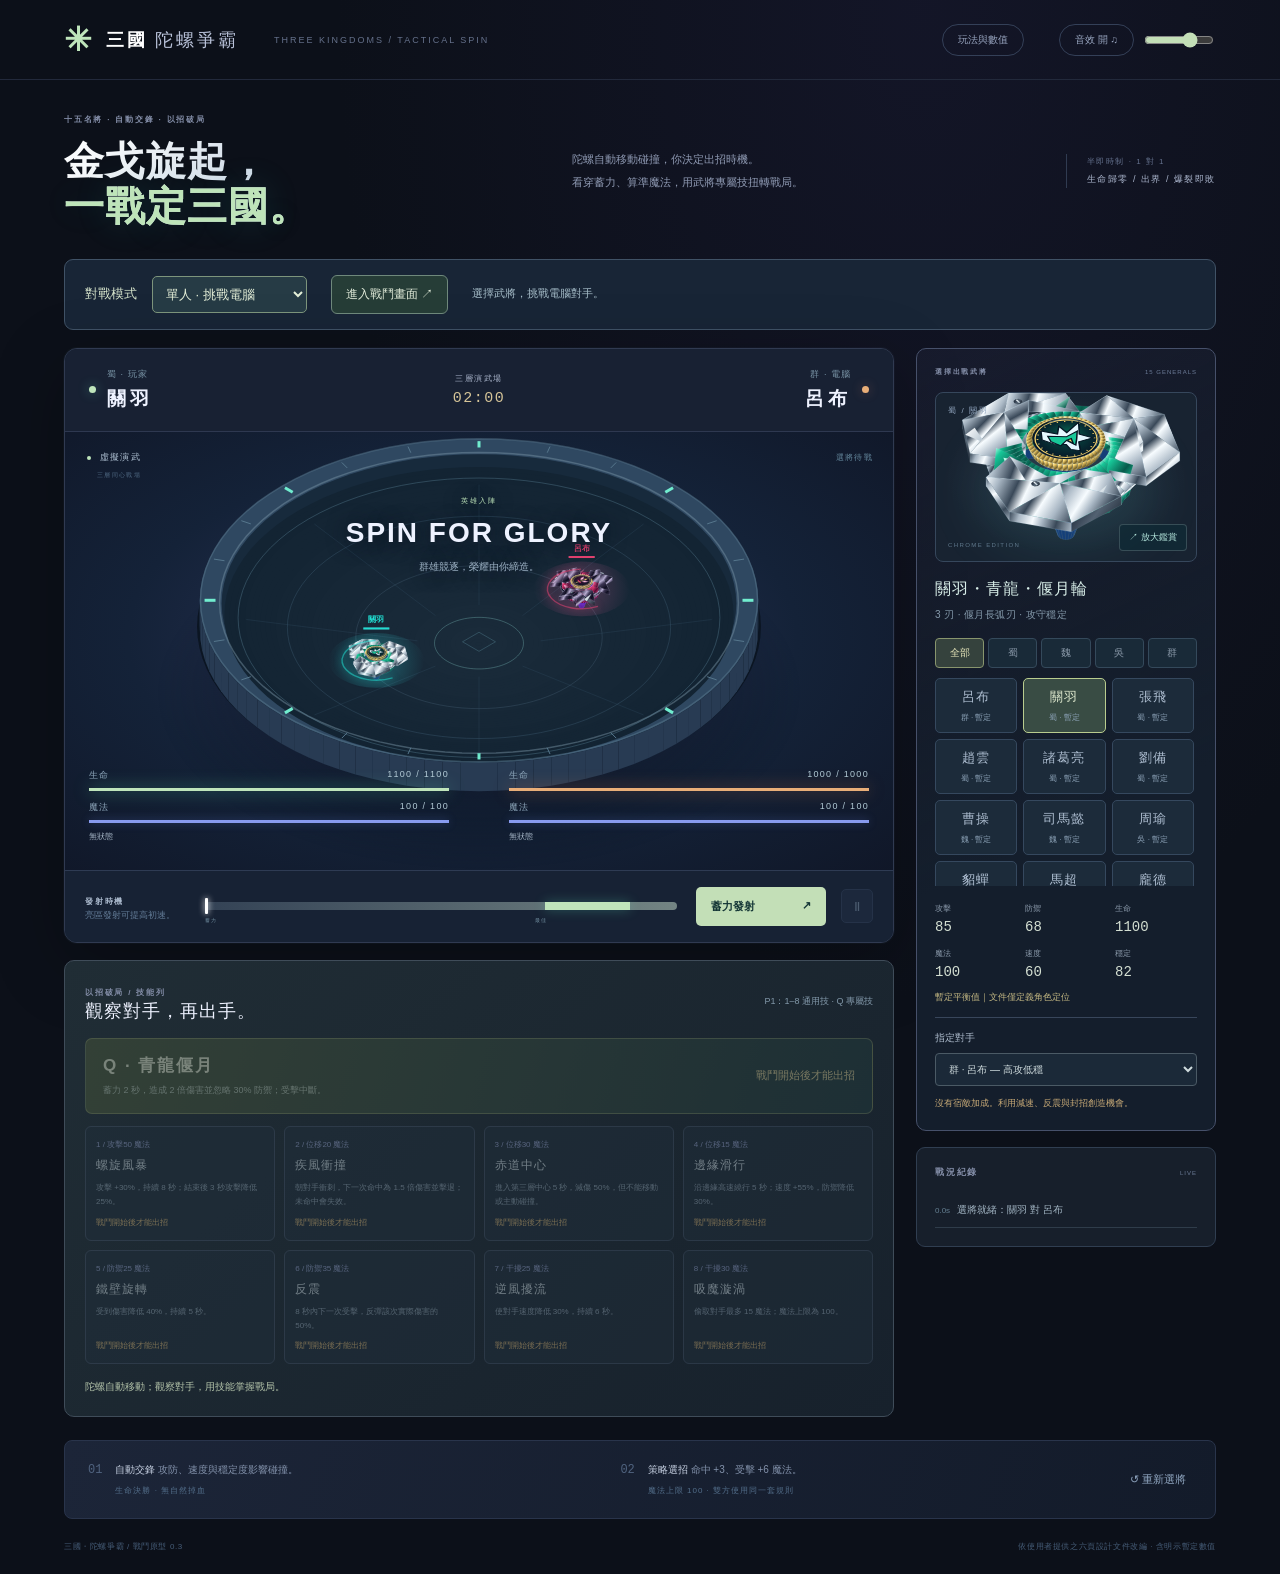
==== index.html @ f2ef1a1c "Improve mobile combat layout and touch controls" ====
<!doctype html>
<html lang="zh-Hant">
  <head>
    <meta charset="utf-8" />
    <meta name="viewport" content="width=device-width,initial-scale=1,viewport-fit=cover" />
    <title>三國・陀螺爭霸｜半即時技能對戰</title>
    <link rel="stylesheet" href="style.css" />
    <link rel="stylesheet" href="war-style.css" />
    <link rel="stylesheet" href="combat-view.css" />
    <script src="top-art.js" defer></script>
    <script src="general-art.js" defer></script>
    <script src="war-data.js" defer></script>
    <script src="war-engine.js" defer></script>
    <script src="war-visuals.js" defer></script>
    <script src="vendor/peerjs.min.js" defer></script>
    <script src="network-config.js" defer></script>
    <script src="remote-room.js" defer></script>
    <script src="public-lobby.js" defer></script>
    <script src="sound-fx.js" defer></script>
    <script src="game.js" defer></script>
    <script src="combat-view.js" defer></script>
  </head>
  <body>
    <!-- 頁首：品牌、玩法說明與音效控制。 -->
    <header>
      <a href="./" class="brand">
        <span>✳</span>
        三國
        <span class="thin">陀螺爭霸</span>
      </a>
      <span class="header-tag">THREE KINGDOMS / TACTICAL SPIN</span>
      <button id="rules-open">玩法與數值</button>
      <div class="audio-controls">
        <button id="sound" aria-pressed="true" title="音效預設開啟；點擊或按鍵後開始播放">
          音效 開 ♫
        </button>
        <label for="sound-volume" class="sr-only">音效音量</label>
        <input
          id="sound-volume"
          type="range"
          min="0"
          max="100"
          value="70"
          aria-label="音效音量"
          title="音效音量"
        />
      </div>
    </header>
    <main>
      <section class="intro">
        <div>
          <p class="eyebrow">十五名將 · 自動交鋒 · 以招破局</p>
          <h1>
            金戈旋起，
            <br />
            <em>一戰定三國。</em>
          </h1>
        </div>
        <p>
          陀螺自動移動碰撞，你決定出招時機。
          <br />
          看穿蓄力、算準魔法，用武將專屬技扭轉戰局。
        </p>
        <span class="edition">
          半即時制 · 1 對 1
          <br />
          <b>生命歸零 / 出界 / 爆裂即敗</b>
        </span>
      </section>
      <!-- 對戰入口：單人、同機雙人與公開大廳。 -->
      <div class="mode-picker">
        <label>
          對戰模式
          <select id="play-mode">
            <option value="solo">單人 · 挑戰電腦</option>
            <option value="online">遠端雙人 · 公開大廳</option>
            <option value="local">雙人 · 同機對戰</option>
          </select>
        </label>
        <button id="combat-open" type="button">進入戰鬥畫面 ↗</button>
        <p id="mode-hint">選擇武將，挑戰電腦對手。</p>
      </div>
      <!-- 三個共用房間，每房最多兩位玩家。 -->
      <section id="online-lobby" class="online-lobby" hidden>
        <div class="section-head">
          <b>PUBLIC LOBBY / 公開對戰大廳</b>
          <span id="online-role">尚未連線</span>
        </div>
        <p id="online-status" role="status">選擇空房等待對手，或加入正在招募的房間。</p>
        <p>共 3 間房 · 每房 2 人 · 不需邀請連結</p>
        <div id="public-rooms" class="public-rooms" aria-label="公開房間"></div>
        <div class="room-actions">
          <button id="room-refresh">重新整理大廳</button>
          <button id="room-leave" disabled>離開房間</button>
          <span id="lobby-status" role="status"></span>
        </div>
        <div class="room-actions ready-actions">
          <button id="room-ready" disabled>準備好了</button>
          <span id="ready-status" role="status">
            等待另一位玩家加入後，雙方選將並按準備。
          </span>
        </div>
        <p class="remote-note">
          雙方使用 1–8 出招、Q 專屬技、空白鍵發射、P
          暫停。房主需保持頁面開啟；受限網路可能無法直接連線。
        </p>
      </section>
      <!-- 主畫面：左側戰場與技能，右側武將選擇。 -->
      <div class="game-layout">
        <section class="battle-column" aria-label="戰場與技能操作">
          <div id="combat-toolbar" class="combat-toolbar">
            <button id="combat-close" type="button">← 返回頁面</button>
            <span class="combat-caption">戰場與技能</span>
            <button id="combat-details" type="button" aria-pressed="false">
              招式說明
            </button>
            <div id="combat-audio"></div>
          </div>
          <section class="arena-panel">
            <div class="scoreboard">
              <div class="player">
                <span class="dot cyan"></span>
                <div>
                  <small id="player-faction">蜀 · 玩家</small>
                  <b id="player-name">關羽</b>
                </div>
              </div>
              <div class="round">
                <span id="round">三層演武場</span>
                <b id="battle-clock">02:00</b>
              </div>
              <div class="player opponent">
                <div>
                  <small id="ai-faction">群 · 對手</small>
                  <b id="ai-name">呂布</b>
                </div>
                <span class="dot orange"></span>
              </div>
            </div>
            <div class="canvas-wrap">
              <canvas
                id="arena"
                tabindex="0"
                aria-label="陀螺自動移動碰撞。數字1至8使用通用技，Q使用專屬技，P暫停。"
              ></canvas>
              <div class="arena-label">
                <span class="live-dot"></span>
                虛擬演武
                <small>三層同心戰場</small>
              </div>
              <div class="arena-status" id="arena-status">選將待戰</div>
              <div class="center-message" id="center-message">
                <span id="message-eyebrow">英雄入陣</span>
                <h2 id="message-title">SPIN FOR GLORY</h2>
                <p id="message-copy">群雄競逐，榮耀由你締造。</p>
              </div>
              <div id="skill-banner" aria-live="polite"></div>
              <div class="stamina">
                <div>
                  <label>
                    生命
                    <span id="your-spin">1100 / 1100</span>
                  </label>
                  <div class="bar"><i id="your-bar"></i></div>
                  <label class="mana-label">
                    魔法
                    <span id="your-mana">100 / 100</span>
                  </label>
                  <div class="bar mana"><i id="your-mana-bar"></i></div>
                  <p id="your-status" class="actor-status">無狀態</p>
                </div>
                <div>
                  <label>
                    生命
                    <span id="ai-spin">1000 / 1000</span>
                  </label>
                  <div class="bar rival"><i id="ai-bar"></i></div>
                  <label class="mana-label">
                    魔法
                    <span id="ai-mana">100 / 100</span>
                  </label>
                  <div class="bar mana"><i id="ai-mana-bar"></i></div>
                  <p id="ai-status" class="actor-status">無狀態</p>
                </div>
              </div>
            </div>
            <div class="launch-panel">
              <div class="launch-info">
                <span class="eyebrow" id="launch-label">發射時機</span>
                <p id="launch-hint">亮區發射可提高初速。</p>
              </div>
              <div class="timing">
                <div class="sweet"></div>
                <div id="timing-marker"></div>
                <span>蓄力</span>
                <span>最佳</span>
              </div>
              <button id="launch" class="primary">
                蓄力發射
                <span>↗</span>
              </button>
              <button id="launch-p2" class="primary" hidden>P2 發射 ↗</button>
              <button id="pause" class="icon-button" aria-label="暫停對戰" disabled>
                Ⅱ
              </button>
            </div>
          </section>
          <div id="combat-skills" class="combat-skills">
            <div class="combat-player-tabs" aria-label="選擇技能面板">
              <button id="combat-p1" type="button" aria-pressed="true">P1 技能</button>
              <button id="combat-p2" type="button" aria-pressed="false">P2 技能</button>
            </div>
            <section id="p1-panel" class="skill-panel">
              <div class="skill-panel-heading">
                <div>
                  <span class="eyebrow">以招破局 / 技能列</span>
                  <h2>觀察對手，再出手。</h2>
                </div>
                <span>P1：1–8 通用技 · Q 專屬技</span>
              </div>
              <button id="signature" class="signature-button" disabled></button>
              <div id="skills" class="skill-grid"></div>
              <p id="skill-feedback" role="status">
                戰鬥中點選技能即可施放；不需手動控制陀螺移動。
              </p>
            </section>
            <section id="p2-panel" class="skill-panel" hidden>
              <div class="skill-panel-heading">
                <div>
                  <span class="eyebrow">PLAYER TWO</span>
                  <h2 id="p2-heading">玩家 2 技能</h2>
                </div>
                <span id="p2-hotkeys">Z X C V B N M , 通用技 · / 專屬技</span>
              </div>
              <button id="signature-p2" class="signature-button" disabled></button>
              <div id="skills-p2" class="skill-grid"></div>
              <p id="skill-feedback-p2" role="status">
                玩家 2：Enter 發射，/ 施放專屬技。
              </p>
            </section>
          </div>
        </section>
        <aside>
          <section class="loadout">
            <div class="section-head">
              <span class="eyebrow">選擇出戰武將</span>
              <span class="mini-tag">15 GENERALS</span>
            </div>
            <div class="showcase">
              <span class="showcase-code" id="showcase-code">蜀 / 關羽</span>
              <canvas id="top-preview" aria-label="武將陀螺模型"></canvas>
              <button id="inspect-open">↗ 放大鑑賞</button>
              <span class="showcase-badge">CHROME EDITION</span>
            </div>
            <div class="showcase-name">
              <b id="showcase-title">關羽・青龍偃月</b>
              <span id="showcase-material">攻守穩定</span>
            </div>
            <div class="faction-tabs" aria-label="篩選陣營">
              <button data-faction="all" class="active">全部</button>
              <button data-faction="蜀">蜀</button>
              <button data-faction="魏">魏</button>
              <button data-faction="吳">吳</button>
              <button data-faction="群">群</button>
            </div>
            <div id="tops"></div>
            <div id="character-stats" class="war-stats"></div>
            <p id="stat-provenance"></p>
            <label class="enemy-select">
              <span id="enemy-label">指定對手</span>
              <select id="enemy-select"></select>
            </label>
            <p id="matchup-note"></p>
          </section>
          <section class="combat-log">
            <div class="section-head">
              <span class="eyebrow">戰況紀錄</span>
              <span class="mini-tag">LIVE</span>
            </div>
            <ol id="combat-log"></ol>
          </section>
        </aside>
      </div>
      <section class="rules">
        <div>
          <span>01</span>
          <p>
            <b>自動交鋒</b>
            攻防、速度與穩定度影響碰撞。
            <small>生命決勝 · 無自然掉血</small>
          </p>
        </div>
        <div>
          <span>02</span>
          <p>
            <b>策略選招</b>
            命中 +3、受擊 +6 魔法。
            <small>魔法上限 100 · 雙方使用同一套規則</small>
          </p>
        </div>
        <button id="restart">↺ 重新選將</button>
      </section>
      <div id="announcement" class="sr-only" aria-live="polite"></div>
      <footer>
        <span>三國・陀螺爭霸 / 戰鬥原型 0.3</span>
        <span>依使用者提供之六頁設計文件改編 · 含明示暫定數值</span>
      </footer>
    </main>
    <!-- 彈出視窗：陀螺鑑賞。 -->
    <dialog id="inspect-dialog">
      <div class="inspect-heading">
        <div>
          <p class="eyebrow">武將兵裝 / DETAIL VIEW</p>
          <h2 id="inspect-title">關羽・青龍偃月</h2>
        </div>
        <button id="inspect-close" aria-label="關閉鑑賞視窗">×</button>
      </div>
      <div class="inspect-stage">
        <canvas
          id="inspect-canvas"
          tabindex="0"
          aria-label="拖曳或方向鍵旋轉陀螺"
        ></canvas>
      </div>
      <div class="inspect-controls">
        <span>拖曳旋轉 · 方向鍵調整視角</span>
        <label>
          <input id="inspect-spin" type="checkbox" checked />
          自動旋轉
        </label>
        <label>
          <input id="inspect-explode" type="checkbox" />
          分層展示
        </label>
      </div>
      <p class="inspect-caption">切削銀刃 / 晶體環 / 獸魂徽章 / 多層軸心</p>
    </dialog>
    <!-- 彈出視窗：玩法、數值來源與原型規則。 -->
    <dialog id="rules-dialog">
      <div class="inspect-heading">
        <div>
          <p class="eyebrow">設計來源與原型規則</p>
          <h2>招式有取捨，數值可調整。</h2>
        </div>
        <button id="rules-close" aria-label="關閉規則">×</button>
      </div>
      <div class="rules-copy">
        <h3>依據你的設計文件</h3>
        <p>
          採半即時制、15 位武將、8 招通用技、15 招專屬技。傷害公式：攻擊 × 招式倍率 × 100
          ÷（100 + 防禦）。生命歸零、爆裂或出界直接決定本場勝負，不再沿用三分制。
        </p>
        <h3>哪些值來自文件？</h3>
        <p>
          馬超、龐德、夏侯惇、甘寧、孫策的六項基礎數值照文件實作。前十位武將的數值、技能冷卻，以及文件未指定的倍率、範圍、持續時間均是暫定值；角色卡會標示。
        </p>
        <h3>本版補定的規則</h3>
        <ul>
          <li>初始魔法 100。命中回復 3、受擊回復 6；同次碰撞可能雙方互相命中。</li>
          <li>技能出手間隔 0.8 秒；通用技能冷卻 4–12 秒；專屬技 12 秒，龐德 10 秒。</li>
          <li>
            關羽斬擊 2 倍；趙雲反擊 1.4 倍；劉備援軍各 0.75 倍，回復 8%；周瑜火區每半秒
            0.3 倍。
          </li>
          <li>甘寧突襲 1.2 倍，拉出中心時 1.8 倍；貂蟬反噬 25%；宿敵加成 5%。</li>
          <li>
            赤道中心守勢 5 秒、減傷 50%，不可出招或主動碰撞。反震有效 8
            秒；趙雲三次閃避上限 15 秒。
          </li>
          <li>
            心之一方至少需 30 魔法，消耗現有全部魔法。基礎成功率 10%；每次由非落後進入落後
            +5%，上限 30%。未加入文件列為可選的失敗保底。
          </li>
          <li>
            孫策直接出界僅限最外圈（半徑大於
            3.08）。穩定度影響一般擊退與爆裂累積。陀螺名稱下方是爆裂條。
          </li>
          <li>120 秒後比較剩餘生命比例；相同則平手。</li>
        </ul>
        <h3>同機雙人操作</h3>
        <p>
          選擇「雙人 · 同機對戰」。P1 用角色卡選將，P2
          用下拉選單選將。任一方開始蓄力後，P1 按空白鍵、P2 按 Enter
          各自鎖定發射時機，雙方完成後開戰。P1：1–8 通用技、Q 專屬技；P2：Z X C V B N M ,
          通用技、/ 專屬技。亦可點選各自技能按鈕。P
          暫停／繼續，對戰中不能更換模式或武將。此模式共用一台電腦，並非網路連線。
        </p>
        <h3>此版範圍</h3>
        <p>
          三層演武場的 1 對 1
          技能對戰。桃園同隊羈絆、陣營被動、赤壁／長坂坡／五丈原地圖，以及額外特殊角色仍是後續內容。此為瀏覽器原型，尚未移植到
          Unity 或 Godot。
        </p>
        <p>
          來源：你提供的《三國戰鬥陀螺 3D 遊戲設計文件》，2026-09-21，共 6
          頁。原始與暫定數據集中於 war-data.js。
        </p>
      </div>
    </dialog>
  </body>
</html>
---- style.css ----
:root {
  font-family:
    Inter,
    -apple-system,
    BlinkMacSystemFont,
    'Segoe UI',
    sans-serif;
  background: #0c1019;
  color: #eef2ff;
  color-scheme: dark;
  --cyan: #70f1de;
  --orange: #ff9873;
  --muted: #838da7;
  --line: #283046;
}
* {
  box-sizing: border-box;
}
body {
  margin: 0;
}
button {
  font: inherit;
  cursor: pointer;
}
button:disabled {
  opacity: 0.4;
  cursor: not-allowed;
}
button:focus-visible,
a:focus-visible,
canvas:focus-visible {
  outline: 2px solid var(--cyan);
  outline-offset: 4px;
}
header {
  height: 80px;
  border-bottom: 1px solid #22293b;
  display: flex;
  align-items: center;
  padding: 0 5%;
  gap: 35px;
}
.brand {
  display: flex;
  align-items: center;
  color: white;
  font-size: 17px;
  font-weight: 800;
  letter-spacing: 2px;
  text-decoration: none;
  gap: 7px;
}
.brand > span:first-child {
  font-size: 33px;
  color: var(--cyan);
  margin-right: 4px;
}
.brand .thin {
  font-weight: 300;
  color: #b9c2d9;
}
.header-tag {
  font-size: 9px;
  letter-spacing: 2px;
  color: #65718b;
}
header button {
  margin-left: auto;
  background: none;
  border: 1px solid #344058;
  color: #98a5bf;
  border-radius: 20px;
  padding: 8px 15px;
  font-size: 10px;
}
main {
  max-width: 1560px;
  padding: 34px 5% 0;
  margin: auto;
}
.intro {
  display: flex;
  justify-content: space-between;
  align-items: center;
  gap: 25px;
  margin-bottom: 30px;
}
.eyebrow {
  font-size: 8px;
  font-weight: 700;
  letter-spacing: 1.8px;
  color: var(--muted);
  margin: 0 0 14px;
}
h1 {
  font-size: 43px;
  letter-spacing: -1.9px;
  line-height: 1.12;
  margin: 0;
  font-weight: 750;
}
h1 em {
  color: var(--cyan);
  font-style: normal;
}
.intro > p {
  font-size: 12px;
  line-height: 1.9;
  color: #8f9ab3;
}
.edition {
  font-size: 8px;
  letter-spacing: 1.5px;
  line-height: 2;
  color: #64718d;
  border-left: 1px solid #303b51;
  padding-left: 20px;
}
.edition b {
  font-size: 9px;
  color: #adb8cf;
  font-weight: 500;
}
.game-layout {
  display: grid;
  grid-template-columns: minmax(0, 1fr) 290px;
  gap: 22px;
}
.arena-panel {
  border: 1px solid #303a51;
  border-radius: 13px;
  overflow: hidden;
  min-width: 0;
  background: #121c2a;
  display: flex;
  flex-direction: column;
}
.scoreboard {
  display: flex;
  justify-content: space-between;
  align-items: center;
  background: #182133;
  border-bottom: 1px solid #2e3850;
  padding: 19px 24px;
}
.player {
  display: flex;
  align-items: center;
  gap: 11px;
}
.player > div {
  display: grid;
  gap: 5px;
}
.player small {
  color: #7994a6;
  font-size: 7px;
  letter-spacing: 1.5px;
}
.player b {
  font-size: 10px;
  font-weight: 600;
  letter-spacing: 0.5px;
}
.player > strong {
  font-size: 29px;
  font-weight: 400;
  color: var(--cyan);
  margin-left: 16px;
}
.opponent {
  text-align: right;
}
.opponent > strong {
  color: var(--orange);
  margin: 0 16px 0 0;
}
.dot {
  width: 7px;
  height: 7px;
  border-radius: 50%;
}
.cyan {
  background: var(--cyan);
  box-shadow: 0 0 12px #6eefd066;
}
.orange {
  background: var(--orange);
  box-shadow: 0 0 12px #ff916f55;
}
.round {
  text-align: center;
  display: grid;
  gap: 6px;
}
.round span {
  font-size: 8px;
  letter-spacing: 1.4px;
  color: #adb8ce;
}
.round b {
  font-size: 7px;
  letter-spacing: 1.5px;
  color: #687591;
  font-weight: 400;
}
.canvas-wrap {
  position: relative;
  min-height: 405px;
  flex: 1;
  background: radial-gradient(ellipse at 50% 60%, #26374c, #131e2c 63%, #101a28);
}
canvas {
  display: block;
  width: 100%;
  height: 100%;
  min-height: 405px;
  position: absolute;
  inset: 0;
  touch-action: none;
}
.arena-label {
  position: absolute;
  left: 22px;
  top: 19px;
  font-size: 8px;
  letter-spacing: 1.3px;
  color: #b2c4d6;
}
.arena-label small {
  display: block;
  font-size: 6px;
  color: #4f6882;
  margin: 7px 0 0 10px;
}
.live-dot {
  display: inline-block;
  width: 4px;
  height: 4px;
  border-radius: 50%;
  background: var(--cyan);
  margin-right: 5px;
}
.arena-status {
  position: absolute;
  right: 20px;
  top: 20px;
  font-size: 7px;
  letter-spacing: 1.3px;
  color: #678ba0;
}
.center-message {
  position: absolute;
  top: 43%;
  left: 50%;
  transform: translate(-50%, -50%);
  text-align: center;
  pointer-events: none;
  width: 90%;
  text-shadow: 0 2px 20px #08111e;
}
.center-message > span {
  font-size: 8px;
  color: var(--cyan);
  letter-spacing: 2px;
}
.center-message h2 {
  font-size: 33px;
  letter-spacing: -1.1px;
  margin: 10px 0;
}
.center-message p {
  font-size: 10px;
  color: #9db2c5;
  line-height: 1.6;
}
.center-message[hidden] {
  display: none;
}
.stamina {
  position: absolute;
  bottom: 19px;
  left: 24px;
  right: 24px;
  display: flex;
  gap: 60px;
  pointer-events: none;
}
.stamina > div {
  flex: 1;
}
.stamina label {
  font-size: 7px;
  letter-spacing: 1.3px;
  color: #8ea7bb;
  display: flex;
  justify-content: space-between;
}
.stamina label span {
  color: #b3cbd6;
}
.bar {
  height: 3px;
  background: #2d4055;
  margin-top: 9px;
  border-radius: 3px;
}
.bar i {
  display: block;
  background: var(--cyan);
  width: 100%;
  height: 100%;
  box-shadow: 0 0 10px #6bf4da33;
}
.bar.rival i {
  background: var(--orange);
}
.launch-panel {
  display: flex;
  gap: 15px;
  align-items: center;
  padding: 19px 22px;
  background: #172234;
  border-top: 1px solid #2e3b53;
}
.launch-info {
  min-width: 105px;
}
.launch-info .eyebrow {
  font-size: 7px;
  margin: 0 0 5px;
  color: #aab9cc;
}
.launch-info p {
  font-size: 8px;
  color: #637c97;
  margin: 0;
  max-width: 130px;
  line-height: 1.6;
}
.timing {
  height: 8px;
  position: relative;
  border-radius: 4px;
  background: linear-gradient(90deg, #334255, #738483);
  flex: 1;
  min-width: 60px;
  margin-right: 4px;
}
.sweet {
  position: absolute;
  left: 72%;
  width: 18%;
  height: 100%;
  background: var(--cyan);
  box-shadow: 0 0 12px #64f4c644;
}
.timing > span {
  font-size: 5px;
  color: #7391a3;
  position: absolute;
  top: 15px;
  left: 0;
  letter-spacing: 1px;
}
.timing > span:last-child {
  left: 70%;
}
#timing-marker {
  position: absolute;
  left: 0;
  top: -4px;
  height: 16px;
  width: 3px;
  background: white;
  box-shadow: 0 0 6px white;
  border-radius: 1px;
}
.primary {
  border: 0;
  border-radius: 5px;
  background: var(--cyan);
  color: #143636;
  padding: 12px 15px;
  font-size: 9px;
  font-weight: 750;
  white-space: nowrap;
  min-width: 145px;
  display: flex;
  justify-content: space-between;
  gap: 15px;
}
.primary:hover:enabled {
  background: #a0ffeb;
}
.icon-button {
  width: 32px;
  height: 34px;
  border: 1px solid #3a4b66;
  background: #243248;
  color: #9ab1c8;
  border-radius: 5px;
  font-size: 13px;
}
aside {
  display: flex;
  flex-direction: column;
  gap: 16px;
}
.loadout,
.controls {
  padding: 21px;
  background: #161d2b;
  border: 1px solid #2a3347;
  border-radius: 10px;
}
.section-head {
  display: flex;
  justify-content: space-between;
  gap: 10px;
  align-items: center;
}
.section-head .eyebrow {
  margin: 0;
  font-size: 7px;
}
.mini-tag {
  font-size: 6px;
  color: #6e7e9a;
  letter-spacing: 1px;
}
.loadout h2 {
  font-size: 18px;
  font-weight: 500;
  letter-spacing: -0.4px;
  margin: 16px 0 20px;
}
.top-choice {
  display: flex;
  align-items: center;
  gap: 11px;
  padding: 12px 10px;
  width: 100%;
  border: 1px solid #2d3a50;
  background: #182337;
  border-radius: 6px;
  color: #bdc9da;
  text-align: left;
  margin-bottom: 8px;
}
.top-choice.selected {
  border-color: #6eafad;
  background: #2944444d;
}
.top-choice > span:first-child {
  display: grid;
  place-items: center;
  font-size: 23px;
  color: var(--cyan);
  width: 29px;
  height: 29px;
  border: 1px solid #558080;
  border-radius: 50%;
}
.top-choice strong {
  display: block;
  font-size: 10px;
  font-weight: 500;
}
.top-choice small {
  display: block;
  font-size: 7px;
  color: #7b8da8;
  margin-top: 5px;
}
.top-choice .check {
  margin-left: auto;
  font-size: 10px;
  color: var(--cyan);
}
.stat-grid {
  display: flex;
  justify-content: space-between;
  margin-top: 19px;
}
.stat-grid span {
  display: block;
  font-size: 6px;
  letter-spacing: 1px;
  color: #6f819f;
}
.stat-grid b {
  display: block;
  font-family: monospace;
  font-weight: 400;
  font-size: 12px;
  color: #acb9cd;
  margin-top: 7px;
}
.controls > .eyebrow {
  font-size: 7px;
}
.controls > div:not(.touch-controls):not(.dash-row) {
  display: flex;
  gap: 15px;
  align-items: center;
  margin: 15px 0;
}
kbd {
  font-family: inherit;
  font-size: 8px;
  border: 1px solid #3a4962;
  background: #202c40;
  color: #a1b3cc;
  border-radius: 4px;
  padding: 7px;
  min-width: 64px;
  text-align: center;
}
.controls p {
  font-size: 10px;
  margin: 0;
  color: #b0bdd2;
}
.controls small {
  display: block;
  font-size: 8px;
  color: #607693;
  margin-top: 5px;
}
.dash-row {
  display: flex;
  align-items: center;
  justify-content: space-between;
  border-top: 1px solid #2a384d;
  margin-top: 16px;
  padding-top: 15px;
}
.dash-row > span {
  font-size: 7px;
  letter-spacing: 1px;
  color: #799b9b;
}
.dash-row button {
  border: 1px solid #538a88;
  color: var(--cyan);
  background: #29434344;
  border-radius: 5px;
  padding: 9px 14px;
  font-size: 9px;
}
.touch-controls {
  display: flex;
  gap: 8px;
  margin-top: 14px;
}
.touch-controls button {
  flex: 1;
  border: 1px solid #384c65;
  border-radius: 4px;
  background: #22314a;
  color: #9ecbda;
  padding: 9px;
  touch-action: none;
  user-select: none;
}
.rules {
  display: flex;
  justify-content: space-between;
  align-items: center;
  gap: 20px;
  border: 1px solid #29344b;
  background: #131b2a;
  border-radius: 8px;
  padding: 20px 23px;
  margin-top: 23px;
}
.rules > div {
  display: flex;
  gap: 13px;
  align-items: start;
}
.rules > div > span {
  font-family: monospace;
  font-size: 12px;
  color: #50637f;
  line-height: 1.5;
}
.rules p {
  font-size: 10px;
  color: #8392ab;
  line-height: 1.7;
  margin: 0;
}
.rules b {
  color: #c5cfe0;
  font-weight: 500;
}
.rules small {
  display: block;
  font-size: 6px;
  letter-spacing: 1px;
  color: #536e8a;
  margin-top: 6px;
}
.rules button {
  border: 0;
  color: #8fa5bf;
  background: none;
  font-size: 9px;
  white-space: nowrap;
}
footer {
  display: flex;
  justify-content: space-between;
  font-size: 7px;
  letter-spacing: 0.6px;
  color: #465d78;
  padding: 22px 0;
  gap: 20px;
}
.sr-only {
  position: absolute;
  width: 1px;
  height: 1px;
  overflow: hidden;
  clip: rect(0, 0, 0, 0);
}
@media (min-width: 1500px) {
  .canvas-wrap,
  canvas {
    min-height: 465px;
  }
  .game-layout {
    grid-template-columns: minmax(0, 1fr) 310px;
  }
}
@media (max-width: 1050px) {
  .intro .edition {
    display: none;
  }
  .game-layout {
    grid-template-columns: minmax(0, 1fr) 255px;
    gap: 16px;
  }
  .loadout,
  .controls {
    padding: 17px;
  }
  .scoreboard {
    padding: 17px;
  }
  .player b {
    font-size: 8px;
  }
  .player > strong {
    margin-left: 5px;
  }
  .opponent > strong {
    margin-right: 5px;
  }
  .launch-info {
    display: none;
  }
  .launch-panel {
    padding: 18px;
  }
  .rules {
    gap: 14px;
  }
  .rules p {
    font-size: 9px;
  }
  .rules > div {
    gap: 8px;
  }
}
@media (max-width: 790px) {
  header {
    height: 64px;
  }
  .header-tag {
    display: none;
  }
  main {
    padding: 26px 4% 0;
  }
  .intro {
    margin-bottom: 25px;
  }
  h1 {
    font-size: 34px;
  }
  .intro > p {
    font-size: 10px;
    max-width: 180px;
  }
  .game-layout {
    grid-template-columns: 1fr;
  }
  aside {
    display: grid;
    grid-template-columns: 1fr 1fr;
  }
  .canvas-wrap,
  canvas {
    min-height: 390px;
  }
  .rules {
    flex-wrap: wrap;
  }
  .rules > div {
    flex: 1;
    min-width: 140px;
  }
  .rules button {
    width: 100%;
    text-align: left;
  }
  .stamina {
    gap: 40px;
  }
}
@media (max-width: 480px) {
  .intro > p {
    display: none;
  }
  h1 br {
    display: none;
  }
  h1 {
    font-size: 31px;
  }
  .intro .eyebrow {
    font-size: 7px;
  }
  .scoreboard {
    padding: 15px 13px;
  }
  .player {
    gap: 7px;
  }
  .player b {
    font-size: 7px;
  }
  .player small {
    font-size: 6px;
  }
  .player > strong {
    font-size: 25px;
  }
  .round span {
    font-size: 7px;
  }
  .round b {
    font-size: 6px;
  }
  .dot {
    width: 5px;
    height: 5px;
  }
  .canvas-wrap,
  canvas {
    min-height: 320px;
  }
  .center-message h2 {
    font-size: 29px;
  }
  .center-message p {
    font-size: 9px;
  }
  .arena-label {
    left: 17px;
    font-size: 7px;
  }
  .arena-status {
    font-size: 6px;
    right: 16px;
  }
  .launch-panel {
    gap: 10px;
    padding: 17px 14px;
  }
  .primary {
    min-width: 139px;
    font-size: 8px;
    padding: 12px;
  }
  .stamina {
    left: 17px;
    right: 17px;
    gap: 25px;
  }
  .stamina label {
    font-size: 6px;
  }
  .loadout,
  .controls {
    padding: 15px;
  }
  .mini-tag {
    display: none;
  }
  .loadout h2 {
    font-size: 15px;
  }
  .top-choice {
    padding: 10px 7px;
    gap: 7px;
  }
  .top-choice strong {
    font-size: 8px;
  }
  .top-choice small {
    font-size: 6px;
  }
  .top-choice > span:first-child {
    font-size: 18px;
    width: 24px;
    height: 24px;
  }
  .controls > div:not(.touch-controls):not(.dash-row) {
    gap: 8px;
  }
  .controls p {
    font-size: 8px;
  }
  .controls small {
    font-size: 7px;
  }
  kbd {
    min-width: 43px;
    font-size: 6px;
    padding: 6px;
  }
  .stat-grid b {
    font-size: 10px;
  }
  .stat-grid span {
    font-size: 5px;
  }
  .dash-row > span {
    font-size: 6px;
  }
  .dash-row button {
    padding: 9px;
    font-size: 8px;
  }
  .touch-controls {
    gap: 4px;
  }
  .touch-controls button {
    padding: 7px;
  }
  .controls > .eyebrow,
  .section-head .eyebrow {
    font-size: 6px;
  }
  .rules {
    padding: 17px;
  }
  .rules > div {
    min-width: 120px;
  }
  footer {
    font-size: 6px;
    line-height: 1.8;
  }
}

/* Chrome collection: shared geometric art for previews and live play. */
:root {
  --cyan: #80f5e3;
}
body {
  background: radial-gradient(ellipse at 72% 0%, #22204455, transparent 45%), #0c1019;
}
.intro h1 {
  background: linear-gradient(135deg, #fff, #bacadc);
  background-clip: text;
  -webkit-background-clip: text;
  color: transparent;
}
.intro h1 em {
  color: #83fbe5;
  text-shadow: 0 0 35px #29ac9f30;
}
.arena-panel {
  box-shadow:
    0 0 0 1px #8bbbff08,
    0 20px 70px #0004;
}
.canvas-wrap {
  background: radial-gradient(ellipse at 48% 47%, #2c3458, #142238 55%, #101728);
}
.loadout {
  background: linear-gradient(155deg, #252b4350, #141e2c 60%);
  border-color: #46506a;
}
.loadout h2 {
  margin-bottom: 10px;
}
.showcase {
  height: 185px;
  position: relative;
  background: radial-gradient(ellipse at 50% 48%, #55657844, #182331 65%);
  border: 1px solid #36475c;
  border-radius: 8px;
  overflow: hidden;
  margin-bottom: 13px;
}
.showcase:before {
  content: '';
  position: absolute;
  left: 15%;
  right: 15%;
  top: 24%;
  height: 70%;
  background: #50d4c81a;
  filter: blur(24px);
  border-radius: 50%;
}
.showcase canvas,
.inspect-stage canvas {
  position: absolute;
  inset: 0;
  width: 100%;
  height: 100%;
  min-height: 0;
  display: block;
  touch-action: none;
}
.showcase-code {
  position: absolute;
  top: 12px;
  left: 12px;
  z-index: 1;
  font-size: 8px;
  letter-spacing: 1.7px;
  color: #92a6bf;
}
.showcase button {
  position: absolute;
  right: 9px;
  bottom: 10px;
  border: 1px solid #70858b66;
  border-radius: 4px;
  background: #112a36d9;
  color: #b4e6dc;
  font-size: 9px;
  padding: 6px 9px;
  z-index: 1;
}
.showcase-badge {
  position: absolute;
  left: 12px;
  bottom: 13px;
  font-size: 6px;
  letter-spacing: 1.4px;
  color: #60798c;
}
.showcase-name {
  display: grid;
  gap: 6px;
  margin: 0 0 16px;
}
.showcase-name > b {
  font-size: 16px;
  letter-spacing: 1px;
  font-weight: 550;
  color: #d9efe9;
}
.showcase-name > span {
  font-size: 8px;
  color: #859aab;
  letter-spacing: 0.4px;
}
.top-choice {
  padding: 8px 10px;
  min-height: 55px;
}
.top-choice.selected {
  background: linear-gradient(110deg, #438d7730, #25323e);
  box-shadow: inset 2px 0 #87d7c2;
}
.top-choice .top-thumb {
  position: static;
  width: 46px;
  height: 39px;
  min-height: 0;
  flex-shrink: 0;
}
.top-choice > span:first-child {
  border: 0;
}
.top-choice > span:nth-child(2) {
  min-width: 0;
}
.top-choice .check {
  margin-left: auto;
}
.top-choice small {
  font-size: 7px;
}
.stat-grid {
  margin-top: 14px;
}
.loadout {
  padding-bottom: 16px;
}
.game-layout {
  align-items: start;
}
.arena-panel {
  height: 760px;
}
.center-message {
  top: 20%;
}
.center-message h2 {
  font-size: 29px;
}
.center-message > span {
  font-size: 7px;
}
.center-message p {
  font-size: 9px;
}
.rules {
  background: linear-gradient(110deg, #1c2538, #131b2a);
}
.bar i {
  box-shadow: 0 0 16px #66ffbd88;
}
.bar.rival i {
  box-shadow: 0 0 16px #ff854488;
}
dialog {
  color-scheme: dark;
  color: #e4edfa;
  max-width: 760px;
  width: calc(100% - 32px);
  padding: 25px;
  border: 1px solid #7b899466;
  border-radius: 15px;
  background: radial-gradient(ellipse at 50% 48%, #3d4960, #141f30 65%);
  box-shadow: 0 40px 130px #000a;
  max-height: 94vh;
  overflow: auto;
}
dialog::backdrop {
  background: #030b15cc;
  backdrop-filter: blur(9px);
}
.inspect-heading {
  display: flex;
  justify-content: space-between;
  align-items: start;
}
.inspect-heading h2 {
  font-size: 24px;
  font-weight: 500;
  letter-spacing: 2px;
  margin: 0;
}
.inspect-heading .eyebrow {
  font-size: 8px;
}
.inspect-heading button {
  border: 1px solid #637183;
  background: #1b293dcc;
  border-radius: 50%;
  width: 32px;
  height: 32px;
  color: #d7ecf0;
  font-size: 23px;
}
.inspect-stage {
  position: relative;
  height: 410px;
}
.inspect-stage canvas {
  cursor: grab;
}
.inspect-stage canvas:active {
  cursor: grabbing;
}
.inspect-controls {
  display: flex;
  justify-content: space-between;
  gap: 12px;
  align-items: center;
  border-top: 1px solid #53657a66;
  padding-top: 17px;
  font-size: 10px;
  color: #a0b8c7;
}
.inspect-controls label {
  white-space: nowrap;
  display: flex;
  gap: 5px;
  align-items: center;
}
.inspect-controls input {
  accent-color: var(--cyan);
}
.inspect-caption {
  font-size: 9px;
  letter-spacing: 2px;
  text-align: center;
  color: #74909f;
  margin: 20px 0 0;
}
@media (max-width: 1050px) {
  .showcase {
    height: 165px;
  }
  .showcase-name > b {
    font-size: 14px;
  }
  .top-choice .top-thumb {
    width: 37px;
    height: 33px;
  }
  .top-choice {
    gap: 7px;
  }
  .arena-panel {
    height: 750px;
  }
}
@media (max-width: 790px) {
  .arena-panel {
    height: 560px;
  }
  .showcase {
    height: 190px;
  }
  .game-layout {
    align-items: stretch;
  }
  .center-message {
    top: 17%;
  }
  .controls {
    height: fit-content;
  }
  .inspect-stage {
    height: 360px;
  }
  .inspect-controls {
    flex-wrap: wrap;
  }
  .showcase-name > b {
    font-size: 15px;
  }
}
@media (max-width: 480px) {
  .arena-panel {
    height: 460px;
  }
  .center-message h2 {
    font-size: 23px;
    margin: 7px 0;
  }
  .center-message {
    top: 20%;
  }
  .center-message p {
    font-size: 8px;
  }
  .intro h1 {
    font-size: 29px;
  }
  .showcase {
    height: 135px;
  }
  .showcase-code {
    font-size: 6px;
  }
  .showcase-badge {
    display: none;
  }
  .showcase-name > b {
    font-size: 12px;
    letter-spacing: 0;
  }
  .showcase-name > span {
    font-size: 7px;
    line-height: 1.8;
  }
  .showcase button {
    font-size: 8px;
    padding: 4px 6px;
  }
  .top-choice {
    padding: 7px 5px;
    gap: 5px;
  }
  .top-choice .top-thumb {
    width: 30px;
    height: 32px;
  }
  .top-choice strong {
    font-size: 7px;
  }
  .top-choice small {
    font-size: 6px;
  }
  .loadout h2 {
    font-size: 14px;
  }
  .inspect-stage {
    height: 285px;
  }
  dialog {
    padding: 20px;
  }
  .inspect-heading h2 {
    font-size: 20px;
  }
  .inspect-controls {
    font-size: 9px;
    gap: 10px;
  }
  .inspect-controls > span {
    width: 100%;
  }
  .inspect-caption {
    font-size: 8px;
    letter-spacing: 0.6px;
  }
}

@media (min-width: 791px) {
  .game-layout {
    align-items: stretch;
  }
  .arena-panel {
    height: auto;
    min-height: 760px;
  }
}
@media (max-width: 480px) {
  .intro h1 br {
    display: block;
  }
  .intro h1 {
    font-size: 29px;
    line-height: 1.2;
  }
}
---- war-style.css ----
:root {
  --cyan: #bfe5bb;
  --orange: #e9ae78;
}
header .brand {
  font-size: 18px;
  letter-spacing: 3px;
}
header button {
  margin-left: 0;
}
header #rules-open {
  margin-left: auto;
}
.intro h1 {
  font-size: 40px;
  letter-spacing: 1px;
}
.intro h1 em {
  color: #bee4b9;
}
.intro > p {
  font-size: 11px;
  line-height: 2.1;
}
.battle-column {
  min-width: 0;
}
.game-layout {
  grid-template-columns: minmax(0, 1fr) 300px;
  align-items: start;
}
.arena-panel {
  height: 595px;
  min-height: 0;
}
.scoreboard .player b {
  font-size: 19px;
  letter-spacing: 4px;
}
.scoreboard .player small {
  font-size: 9px;
  letter-spacing: 1px;
}
.round b {
  font-size: 15px;
  color: #d6c598;
  font-family: monospace;
}
.stamina {
  bottom: 14px;
}
.stamina label {
  font-size: 9px;
}
.stamina .bar {
  margin-top: 6px;
}
.mana-label {
  margin-top: 10px;
}
.bar.mana i {
  background: #889bef;
  box-shadow: 0 0 9px #627adb66;
}
.actor-status {
  font-size: 8px;
  line-height: 1.6;
  color: #a6b6c7;
  min-height: 25px;
  margin: 8px 0 0;
}
.canvas-wrap,
canvas {
  min-height: 0;
}
.arena-label {
  font-size: 9px;
}
.arena-status {
  font-size: 8px;
}
.center-message {
  top: 24%;
}
.center-message h2 {
  font-size: 28px;
  letter-spacing: 2px;
}
.center-message p {
  font-size: 10px;
}
.launch-panel {
  padding: 16px 20px;
}
.primary {
  background: #c3dfb7;
  min-width: 130px;
  font-size: 11px;
}
.launch-info .eyebrow {
  font-size: 8px;
}
.launch-info p {
  font-size: 9px;
}
#skill-banner {
  position: absolute;
  top: 40%;
  left: 50%;
  transform: translate(-50%, -50%);
  pointer-events: none;
  text-align: center;
  font-size: 23px;
  font-weight: 700;
  letter-spacing: 4px;
  color: #ffedb5;
  text-shadow:
    0 0 25px #eaaf64,
    0 3px 5px #07111c;
  opacity: 0;
  transition: opacity 0.18s;
  white-space: nowrap;
}
#skill-banner.show {
  opacity: 1;
}
.skill-panel {
  margin-top: 17px;
  padding: 20px;
  border: 1px solid #3f4c59;
  background: linear-gradient(140deg, #202d35, #17212c);
  border-radius: 10px;
}
.skill-panel-heading {
  display: flex;
  justify-content: space-between;
  align-items: center;
  margin-bottom: 15px;
  gap: 15px;
}
.skill-panel-heading .eyebrow {
  font-size: 8px;
  margin-bottom: 8px;
}
.skill-panel-heading h2 {
  font-size: 18px;
  font-weight: 500;
  margin: 0;
  letter-spacing: 1px;
}
.skill-panel-heading > span {
  font-size: 9px;
  color: #8399aa;
}
.signature-button {
  display: flex;
  justify-content: space-between;
  align-items: center;
  gap: 20px;
  width: 100%;
  background: linear-gradient(100deg, #4b593a, #223c3e);
  border: 1px solid #aeb9797a;
  border-radius: 7px;
  padding: 15px 17px;
  color: #e4eace;
  text-align: left;
}
.signature-button strong {
  display: block;
  font-size: 17px;
  letter-spacing: 2px;
}
.signature-button small {
  font-size: 9px;
  line-height: 1.8;
  display: block;
  color: #b7c7b3;
  margin-top: 5px;
}
.signature-button > span:last-child {
  white-space: nowrap;
  color: #e7d99a;
  font-size: 11px;
}
.skill-grid {
  display: grid;
  grid-template-columns: repeat(4, minmax(0, 1fr));
  gap: 9px;
  margin-top: 12px;
}
.skill-button {
  position: relative;
  text-align: left;
  display: flex;
  flex-direction: column;
  gap: 7px;
  padding: 12px 10px;
  min-height: 110px;
  background: #202e3b;
  border: 1px solid #415064;
  border-radius: 6px;
  color: #d4e2e8;
  overflow: hidden;
}
.skill-button:enabled:hover {
  border-color: #c5c989;
  background: #32414a;
}
.skill-button > strong {
  font-size: 12px;
  font-weight: 500;
  letter-spacing: 1px;
}
.skill-button > small {
  font-size: 8px;
  line-height: 1.8;
  color: #99adbd;
  flex: 1;
}
.skill-meta {
  display: flex;
  justify-content: space-between;
  font-size: 8px;
  color: #9dabd9;
}
.skill-button > em {
  font-style: normal;
  font-size: 8px;
  color: #ebc37b;
}
.skill-button:disabled,
.signature-button:disabled {
  opacity: 0.46;
}
#skill-feedback {
  font-size: 10px;
  line-height: 1.8;
  color: #b4c4aa;
  margin: 14px 0 0;
  min-height: 18px;
}
.loadout {
  padding: 18px;
}
.loadout > .section-head {
  margin-bottom: 15px;
}
.showcase {
  height: 170px;
}
.showcase-name > b {
  font-size: 16px;
  line-height: 1.7;
  letter-spacing: 1px;
}
.showcase-name > span {
  font-size: 10px;
}
.faction-tabs {
  display: flex;
  gap: 4px;
  margin-bottom: 10px;
}
.faction-tabs button {
  flex: 1;
  border: 1px solid #34495b;
  background: #192a38;
  color: #8b9aaa;
  padding: 7px 3px;
  border-radius: 4px;
  font-size: 10px;
}
.faction-tabs button.active {
  color: #e5e5b9;
  border-color: #88956d;
  background: #35423d;
}
#tops {
  display: grid;
  grid-template-columns: repeat(3, minmax(0, 1fr));
  gap: 6px;
  max-height: 208px;
  overflow: auto;
  padding-right: 3px;
}
.general-choice {
  padding: 9px 4px;
  background: #1c2b3a;
  color: #afbfd2;
  border: 1px solid #35485e;
  border-radius: 5px;
  min-width: 0;
}
.general-choice.selected {
  border-color: #b9cc8e;
  background: #394c44;
  color: #e1ebd0;
}
.general-choice span {
  display: block;
  font-size: 13px;
  letter-spacing: 1px;
}
.general-choice small {
  font-size: 8px;
  color: #8ca2b7;
  display: block;
  margin-top: 6px;
}
.general-choice:disabled {
  opacity: 0.45;
}
.war-stats {
  display: grid;
  grid-template-columns: repeat(3, 1fr);
  gap: 13px 8px;
  padding: 17px 0 0;
}
.war-stats span {
  display: block;
  font-size: 8px;
  color: #8b9aab;
}
.war-stats b {
  display: block;
  font-size: 14px;
  font-family: monospace;
  font-weight: 400;
  margin-top: 5px;
  color: #d4dfd2;
}
#stat-provenance {
  font-size: 9px;
  line-height: 1.8;
  color: #c4b883;
  border-bottom: 1px solid #38465b;
  padding-bottom: 12px;
}
.enemy-select {
  font-size: 10px;
  color: #aebccd;
}
.enemy-select select {
  display: block;
  width: 100%;
  margin-top: 8px;
  padding: 9px;
  background: #1b2938;
  color: #cfdbdd;
  border: 1px solid #4b5a65;
  border-radius: 4px;
  font: inherit;
}
#matchup-note {
  font-size: 9px;
  color: #c7a976;
  line-height: 1.9;
  margin-bottom: 0;
}
.combat-log {
  padding: 18px;
  background: #171f2b;
  border: 1px solid #303e51;
  border-radius: 9px;
}
.combat-log .eyebrow {
  margin: 0;
  font-size: 9px;
}
.combat-log ol {
  list-style: none;
  padding: 0;
  margin: 13px 0 0;
  max-height: 230px;
  overflow: auto;
}
.combat-log li {
  font-size: 10px;
  color: #a3b6c4;
  line-height: 1.9;
  padding: 8px 0;
  border-bottom: 1px solid #2f3c4a;
}
.combat-log time {
  font-size: 8px;
  color: #647f91;
  margin-right: 7px;
}
.rules p {
  font-size: 10px;
}
.rules small {
  font-size: 8px;
}
.rules button {
  font-size: 11px;
}
.rules-copy {
  font-size: 12px;
  line-height: 2;
  color: #a7bdca;
}
.rules-copy h3 {
  color: #e3e8c6;
  font-size: 15px;
  margin: 24px 0 9px;
}
.rules-copy ul {
  padding-left: 20px;
}
.rules-copy li {
  margin-bottom: 9px;
}
#rules-dialog {
  max-width: 760px;
}
footer {
  font-size: 8px;
}
.inspect-heading h2 {
  font-size: 22px;
}
@media (max-width: 1120px) {
  .game-layout {
    grid-template-columns: minmax(0, 1fr) 255px;
  }
  .skill-grid {
    grid-template-columns: repeat(2, minmax(0, 1fr));
  }
  .skill-button {
    min-height: 100px;
  }
  .arena-panel {
    height: 550px;
  }
  .intro h1 {
    font-size: 34px;
  }
  .showcase-name > b {
    font-size: 14px;
  }
  .skill-panel-heading > span {
    font-size: 8px;
  }
  .launch-info {
    display: none;
  }
}
@media (max-width: 790px) {
  .game-layout {
    grid-template-columns: 1fr;
  }
  .intro > p {
    max-width: 240px;
  }
  .battle-column {
    order: 1;
  }
  aside {
    display: grid;
    grid-template-columns: 1.2fr 1fr;
    align-items: start;
    order: 0;
  }
  .loadout {
    padding: 16px;
  }
  .showcase {
    height: 170px;
  }
  #tops {
    max-height: 145px;
  }
  .combat-log {
    height: auto;
  }
  .game-layout {
    gap: 16px;
  }
  .arena-panel {
    height: 570px;
  }
  .skill-grid {
    grid-template-columns: repeat(4, minmax(0, 1fr));
  }
  .skill-panel-heading > span {
    font-size: 9px;
  }
  .combat-log ol {
    max-height: 300px;
  }
  .intro {
    margin-bottom: 20px;
  }
  .showcase-name {
    margin-bottom: 10px;
  }
}
@media (max-width: 520px) {
  header {
    padding: 0 4%;
    gap: 9px;
  }
  header .brand {
    font-size: 14px;
    letter-spacing: 1px;
  }
  header .brand > span:first-child {
    font-size: 24px;
    margin: 0;
  }
  header button {
    font-size: 8px;
    padding: 7px 8px;
  }
  .intro h1 {
    font-size: 30px;
  }
  .intro > p {
    display: none;
  }
  aside {
    grid-template-columns: 1fr;
  }
  .combat-log {
    display: none;
  }
  .showcase {
    height: 170px;
    float: left;
    width: 44%;
    margin-right: 13px;
  }
  .showcase-name {
    padding-top: 6px;
  }
  .showcase-name > b {
    font-size: 14px;
  }
  .showcase-name > span {
    font-size: 9px;
  }
  .faction-tabs {
    gap: 3px;
  }
  .faction-tabs button {
    font-size: 9px;
    padding: 6px 2px;
  }
  #tops {
    grid-template-columns: repeat(3, minmax(0, 1fr));
    max-height: 120px;
  }
  .general-choice {
    padding: 7px 3px;
  }
  .general-choice span {
    font-size: 11px;
  }
  .general-choice small {
    font-size: 7px;
  }
  .war-stats {
    clear: both;
    grid-template-columns: repeat(6, minmax(0, 1fr));
    padding-top: 10px;
    gap: 5px;
  }
  .war-stats b {
    font-size: 13px;
  }
  #stat-provenance {
    margin: 10px 0;
    font-size: 8px;
    padding-bottom: 9px;
  }
  .showcase-name {
    margin-bottom: 9px;
  }
  .loadout {
    padding: 14px;
  }
  .showcase-code {
    font-size: 8px;
  }
  .enemy-select {
    display: flex;
    align-items: center;
    gap: 10px;
    white-space: nowrap;
  }
  .enemy-select select {
    margin: 0;
    flex: 1;
    min-width: 0;
  }
  #matchup-note {
    font-size: 8px;
    margin-top: 8px;
  }
  .arena-panel {
    height: 475px;
  }
  .scoreboard .player b {
    font-size: 16px;
  }
  .scoreboard .player small {
    font-size: 8px;
  }
  .center-message h2 {
    font-size: 23px;
  }
  .center-message > span {
    font-size: 7px;
  }
  .center-message p {
    font-size: 9px;
  }
  .arena-label {
    font-size: 8px;
  }
  .stamina {
    gap: 20px;
    bottom: 8px;
  }
  .stamina label {
    font-size: 8px;
  }
  .actor-status {
    font-size: 7px;
    min-height: 22px;
  }
  .launch-panel {
    padding: 14px;
  }
  .skill-panel {
    padding: 15px;
  }
  .skill-grid {
    grid-template-columns: repeat(2, minmax(0, 1fr));
  }
  .skill-panel-heading h2 {
    font-size: 16px;
  }
  .skill-panel-heading > span {
    font-size: 8px;
  }
  .signature-button {
    padding: 12px;
    gap: 10px;
  }
  .signature-button strong {
    font-size: 16px;
  }
  .signature-button small {
    font-size: 9px;
  }
  .signature-button > span:last-child {
    font-size: 10px;
  }
  .skill-button {
    min-height: 113px;
  }
  .skill-button > strong {
    font-size: 13px;
  }
  .skill-button > small {
    font-size: 9px;
  }
  .skill-meta {
    font-size: 9px;
  }
  #skill-banner {
    font-size: 20px;
    letter-spacing: 2px;
  }
  footer {
    font-size: 7px;
  }
}
.mode-picker {
  display: flex;
  align-items: center;
  gap: 24px;
  flex-wrap: wrap;
  margin: 0 0 18px;
  padding: 15px 20px;
  border: 1px solid #405266;
  border-radius: 9px;
  background: #182536;
}
.mode-picker label {
  display: flex;
  align-items: center;
  gap: 15px;
  font-size: 13px;
  color: #d8e6cd;
}
.mode-picker select {
  background: #263b45;
  color: #e4efd8;
  border: 1px solid #7d957c;
  border-radius: 5px;
  padding: 9px;
  font: inherit;
}
.mode-picker p {
  font-size: 11px;
  color: #a6bdc9;
  margin: 0;
  line-height: 1.8;
}
#p2-panel {
  border-color: #806454;
}
#p2-panel .signature-button {
  background: linear-gradient(100deg, #604833, #392b43);
}
#skill-feedback-p2 {
  font-size: 10px;
  color: #dac2ac;
  line-height: 1.8;
}
[hidden] {
  display: none !important;
}
.launch-panel:has(#launch-p2:not([hidden])) {
  flex-wrap: wrap;
}
.launch-panel:has(#launch-p2:not([hidden])) .launch-info {
  display: none;
}
.launch-panel:has(#launch-p2:not([hidden])) .primary {
  min-width: 100px;
}
.launch-panel:has(#launch-p2:not([hidden])) .timing {
  min-width: 85px;
}
#launch-p2 {
  background: #e5b78f;
}
@media (max-width: 520px) {
  .mode-picker {
    padding: 12px;
    gap: 10px;
  }
  .launch-panel:has(#launch-p2:not([hidden])) {
    gap: 8px;
  }
  .launch-panel:has(#launch-p2:not([hidden])) .primary {
    min-width: 85px;
    padding: 12px 7px;
  }
  .skill-panel-heading {
    flex-wrap: wrap;
  }
}
.online-lobby {
  margin-bottom: 20px;
  padding: 20px;
  background: linear-gradient(120deg, #203639, #1c2036);
  border: 1px solid #71958a;
  border-radius: 10px;
}
.online-lobby .section-head {
  gap: 15px;
  flex-wrap: wrap;
}
.online-lobby b {
  font-size: 13px;
  letter-spacing: 2px;
}
#online-role {
  font-size: 12px;
  color: #e2c79e;
}
#online-status {
  font-size: 13px;
  line-height: 1.8;
  color: #d4e7ca;
}
.room-actions {
  display: flex;
  align-items: end;
  gap: 12px;
  flex-wrap: wrap;
}
.online-lobby button {
  padding: 11px 15px;
  border: 1px solid #829976;
  border-radius: 5px;
  background: #30443c;
  color: #e3eccd;
}
.online-lobby button:disabled {
  opacity: 0.4;
}
.remote-note {
  font-size: 11px;
  color: #9fb9c5;
  line-height: 1.8;
  margin-bottom: 0;
}
.audio-controls {
  display: flex;
  align-items: center;
  gap: 8px;
}
.audio-controls input {
  width: 70px;
  accent-color: #c3dfb7;
  cursor: pointer;
}
header .audio-controls button {
  white-space: nowrap;
}
@media (max-width: 520px) {
  .audio-controls {
    gap: 3px;
  }
  .audio-controls input {
    width: 43px;
  }
  header {
    gap: 6px;
  }
}

.public-rooms {
  display: grid;
  grid-template-columns: repeat(3, minmax(0, 1fr));
  gap: 12px;
  margin: 16px 0;
}
.public-room {
  padding: 18px;
  border: 1px solid #415169;
  border-radius: 12px;
  background: linear-gradient(145deg, #19273a, #101725);
}
.public-room strong {
  color: #eac883;
}
.public-room p {
  min-height: 2.5em;
  color: #ccd6e6;
}
.public-room button {
  width: 100%;
}
.public-room[data-state='waiting'] {
  border-color: #56cba8;
}
.public-room[data-state='full'] {
  border-color: #ba8150;
}
#lobby-status {
  font-size: 12px;
  color: #aabbd0;
}
@media (max-width: 600px) {
  .public-rooms {
    grid-template-columns: 1fr;
  }
  .public-room p {
    min-height: 0;
  }
}

.ready-actions {
  margin-top: 16px;
  align-items: center;
}
#ready-status {
  color: #d4e7ca;
  font-size: 13px;
}
#room-ready {
  border-color: #eac883;
  min-width: 130px;
}
---- combat-view.css ----
/* 戰鬥專用版面：桌機左右並排，窄螢幕上下排列。 */
#combat-open,
.combat-toolbar button,
.combat-player-tabs button {
  border: 1px solid #6f897c;
  border-radius: 6px;
  background: #263d37;
  color: #e4eedc;
  padding: 10px 14px;
  font-size: 12px;
  cursor: pointer;
}
.combat-toolbar,
.combat-player-tabs {
  display: none;
}
body.combat-focus {
  overflow: hidden;
}
.combat-focus .battle-column {
  position: fixed;
  inset: 0;
  z-index: 40;
  background: #0c1520;
  padding: 10px max(10px, env(safe-area-inset-right))
    max(10px, env(safe-area-inset-bottom)) max(10px, env(safe-area-inset-left));
  display: grid;
  grid-template-columns: minmax(0, 1fr) 330px;
  grid-template-rows: 42px minmax(0, 1fr);
  gap: 10px;
  height: 100dvh;
  box-sizing: border-box;
}
.combat-focus .combat-toolbar {
  grid-column: 1 / -1;
  display: flex;
  align-items: center;
  gap: 10px;
  min-width: 0;
}
.combat-caption {
  flex: 1;
  color: #9db5c1;
  font-size: 13px;
}
#combat-audio {
  margin-left: auto;
}
.combat-focus .arena-panel {
  grid-column: 1;
  grid-row: 2;
  height: 100%;
  min-height: 0;
}
.combat-focus .canvas-wrap,
.combat-focus #arena {
  min-height: 0;
}
.combat-focus .scoreboard {
  padding: 14px 20px;
  flex-shrink: 0;
}
.combat-focus .launch-panel {
  padding: 12px;
  gap: 10px;
  flex-shrink: 0;
}
.combat-focus .launch-info {
  display: none;
}
.combat-focus .combat-skills {
  grid-column: 2;
  grid-row: 2;
  overflow-y: auto;
  overscroll-behavior: contain;
  min-height: 0;
  border: 1px solid #3b505e;
  border-radius: 10px;
  background: #17232d;
  padding: 12px;
}
.combat-focus .skill-panel {
  margin: 0;
  padding: 0;
  border: 0;
  background: none;
}
.combat-focus .skill-panel-heading {
  margin: 0 0 10px;
  gap: 6px;
  flex-wrap: wrap;
}
.combat-focus .skill-panel-heading h2 {
  font-size: 16px;
}
.combat-focus .skill-panel-heading .eyebrow {
  display: none;
}
.combat-focus .skill-panel-heading > span {
  font-size: 11px;
}
.combat-focus .signature-button {
  padding: 12px;
  gap: 8px;
  min-height: 52px;
}
.combat-focus .signature-button strong {
  font-size: 15px;
  letter-spacing: 0;
}
.combat-focus .skill-grid {
  grid-template-columns: repeat(2, minmax(0, 1fr));
  gap: 8px;
  margin-top: 8px;
}
.combat-focus .skill-button {
  min-height: 68px;
  padding: 9px;
  gap: 4px;
}
.combat-focus .skill-button > strong {
  font-size: 14px;
  letter-spacing: 0;
}
.combat-focus .skill-meta,
.combat-focus .skill-button > em {
  font-size: 10px;
}
.combat-focus .skill-button:disabled,
.combat-focus .signature-button:disabled {
  opacity: 0.65;
}
.combat-focus:not(.combat-details-open) .skill-button > small,
.combat-focus:not(.combat-details-open) .signature-button small {
  display: none;
}
.combat-focus #skill-feedback,
.combat-focus #skill-feedback-p2 {
  font-size: 11px;
  line-height: 1.6;
  margin: 10px 0 0;
}
.combat-focus[data-combat-mode='online'][data-combat-owner='1'] #p1-panel,
.combat-focus[data-combat-mode='online'][data-combat-owner='0'] #p2-panel {
  display: none;
}
.combat-focus[data-combat-mode='local'] .battle-column {
  grid-template-columns: minmax(0, 1fr) 380px;
}
.combat-focus[data-combat-mode='local'] #p2-panel {
  margin-top: 18px;
  padding-top: 14px;
  border-top: 1px solid #695d50;
}
.combat-focus[data-combat-mode='local'] .skill-grid {
  grid-template-columns: repeat(4, minmax(0, 1fr));
}
.combat-focus[data-combat-mode='local'] .skill-button {
  padding: 6px;
  min-height: 64px;
}
.combat-focus[data-combat-mode='local'] .skill-meta {
  flex-wrap: wrap;
  gap: 2px;
}
.combat-focus[data-combat-mode='local'] .skill-button > strong {
  font-size: 12px;
}
.combat-focus[data-combat-mode='local'] .skill-panel-heading h2 {
  font-size: 14px;
}

@media (max-width: 900px) {
  .combat-focus .battle-column,
  .combat-focus[data-combat-mode='local'] .battle-column {
    padding: max(6px, env(safe-area-inset-top)) max(6px, env(safe-area-inset-right))
      max(6px, env(safe-area-inset-bottom)) max(6px, env(safe-area-inset-left));
    grid-template-columns: minmax(0, 1fr);
    grid-template-rows: 44px minmax(0, 1fr) auto;
    gap: 6px;
  }
  .combat-focus .combat-toolbar {
    gap: 6px;
  }
  .combat-focus .combat-caption {
    display: none;
  }
  .combat-focus .combat-toolbar button {
    font-size: 11px;
    padding: 9px;
    white-space: nowrap;
  }
  .combat-focus .arena-panel {
    grid-row: 2;
  }
  .combat-focus .combat-skills {
    grid-row: 3;
    grid-column: 1;
    padding: 8px;
    max-height: 46dvh;
  }
  .combat-focus .skill-panel-heading {
    margin-bottom: 5px;
  }
  .combat-focus .skill-panel-heading h2 {
    font-size: 12px;
  }
  .combat-focus .skill-panel-heading > span {
    font-size: 9px;
  }
  .combat-focus .signature-button {
    min-height: 44px;
    padding: 8px 10px;
  }
  .combat-focus .signature-button strong {
    font-size: 14px;
  }
  .combat-focus .skill-grid {
    grid-template-columns: repeat(4, minmax(0, 1fr));
    gap: 5px;
    margin-top: 5px;
  }
  .combat-focus .skill-button,
  .combat-focus[data-combat-mode='local'] .skill-button {
    min-height: 52px;
    padding: 5px;
    gap: 3px;
  }
  .combat-focus .skill-button > strong {
    font-size: 12px;
  }
  .combat-focus .skill-meta {
    font-size: 10px;
    flex-wrap: wrap;
    gap: 1px;
  }
  .combat-focus .skill-button > em {
    font-size: 10px;
  }
  .combat-focus #skill-feedback,
  .combat-focus #skill-feedback-p2 {
    font-size: 9px;
    margin-top: 5px;
    min-height: 0;
  }
  .combat-focus .scoreboard {
    padding: 8px 12px;
  }
  .combat-focus .scoreboard .player b {
    font-size: 14px;
  }
  .combat-focus .round > span {
    display: none;
  }
  .combat-focus .launch-panel {
    padding: 8px;
  }
  .combat-focus .primary {
    min-width: 100px;
    padding: 10px;
  }
  .combat-focus .stamina {
    left: 12px;
    right: 12px;
    bottom: 4px;
    gap: 18px;
  }
  .combat-focus .mana-label {
    margin-top: 5px;
  }
  .combat-focus .actor-status {
    margin-top: 4px;
    min-height: 12px;
    white-space: nowrap;
    overflow: hidden;
    text-overflow: ellipsis;
  }
  .combat-focus .arena-label small {
    display: none;
  }
  .combat-focus .center-message h2 {
    font-size: 20px;
  }
  .combat-focus[data-combat-mode='local'] .combat-player-tabs {
    display: flex;
    gap: 6px;
    margin-bottom: 6px;
  }
  .combat-player-tabs button {
    flex: 1;
    padding: 6px;
    font-size: 11px;
  }
  .combat-player-tabs button[aria-pressed='true'] {
    background: #c4dfb7;
    color: #173127;
  }
  .combat-focus[data-combat-mode='local'][data-control-side='0'] #p2-panel,
  .combat-focus[data-combat-mode='local'][data-control-side='1'] #p1-panel {
    display: none;
  }
  .combat-focus[data-combat-mode='local'] #p2-panel {
    margin: 0;
    padding: 0;
    border: 0;
  }
}

/* 手機橫向：使用左右配置，避免下方技能擠掉戰場。 */
@media (max-height: 500px) and (min-width: 540px) and (orientation: landscape) {
  .combat-focus .battle-column,
  .combat-focus[data-combat-mode='local'] .battle-column {
    grid-template-columns: minmax(0, 1fr) minmax(240px, 38%);
    grid-template-rows: 44px minmax(0, 1fr);
  }
  .combat-focus .combat-skills {
    grid-column: 2;
    grid-row: 2;
    max-height: none;
  }
  .combat-focus .combat-player-tabs {
    margin-bottom: 4px;
  }
}

/* Keep touch targets usable without disabling browser pinch zoom. */
@media (max-width: 900px), (pointer: coarse) {
  button, select, input[type='range'] {
    min-height: 44px;
    touch-action: manipulation;
  }
  select {
    font-size: 16px;
  }
  .combat-focus .icon-button {
    min-width: 44px;
    flex-shrink: 0;
  }
  .combat-focus .skill-panel-heading > span,
  .combat-focus .skill-meta > span:first-child {
    display: none;
  }
  .combat-focus .skill-button,
  .combat-focus[data-combat-mode='local'] .skill-button {
    min-height: 64px;
  }
  .combat-focus .skill-button > em {
    line-height: 1.3;
  }
  .combat-focus .skill-button:active:enabled,
  .combat-focus .signature-button:active:enabled {
    background: #36584d;
    border-color: #c4dfb7;
  }
  .combat-focus .launch-panel {
    gap: 6px;
  }
  .combat-focus .launch-panel:has(#launch-p2:not([hidden])) {
    display: grid;
    grid-template-columns: minmax(0, 1fr) minmax(0, 1fr) 44px;
  }
  .combat-focus .launch-panel:has(#launch-p2:not([hidden])) .timing {
    grid-column: 1 / -1;
    margin: 0 0 12px;
  }
  .combat-focus .primary {
    min-width: 0;
    gap: 4px;
  }
}

@media (max-width: 360px) {
  .combat-focus .combat-toolbar { gap: 4px; }
  .combat-focus .combat-toolbar button { padding: 6px; }
  .combat-focus .audio-controls input { width: 44px; }
  .combat-focus .combat-skills { padding: 6px; }
}

/* On short portrait screens, scroll skills rather than shrinking the arena away. */
@media (max-width: 540px) and (max-height: 650px) and (orientation: portrait) {
  .combat-focus .combat-skills { max-height: calc(100dvh - 350px); }
  .combat-focus[data-combat-mode='local'] .combat-skills {
    max-height: calc(100dvh - 390px);
  }
}

@media (max-height: 500px) and (min-width: 540px) and (orientation: landscape) {
  .combat-focus .scoreboard { padding: 4px 10px; }
  .combat-focus .launch-panel { padding: 5px; }
  .combat-focus .skill-panel-heading { display: none; }
  .combat-focus .skill-grid,
  .combat-focus[data-combat-mode='local'] .skill-grid {
    grid-template-columns: repeat(3, minmax(0, 1fr));
  }
  .combat-focus .combat-skills { scroll-padding: 8px; }
}

@media (max-height: 350px) and (orientation: landscape) {
  .combat-focus .scoreboard .player small { display: none; }
}
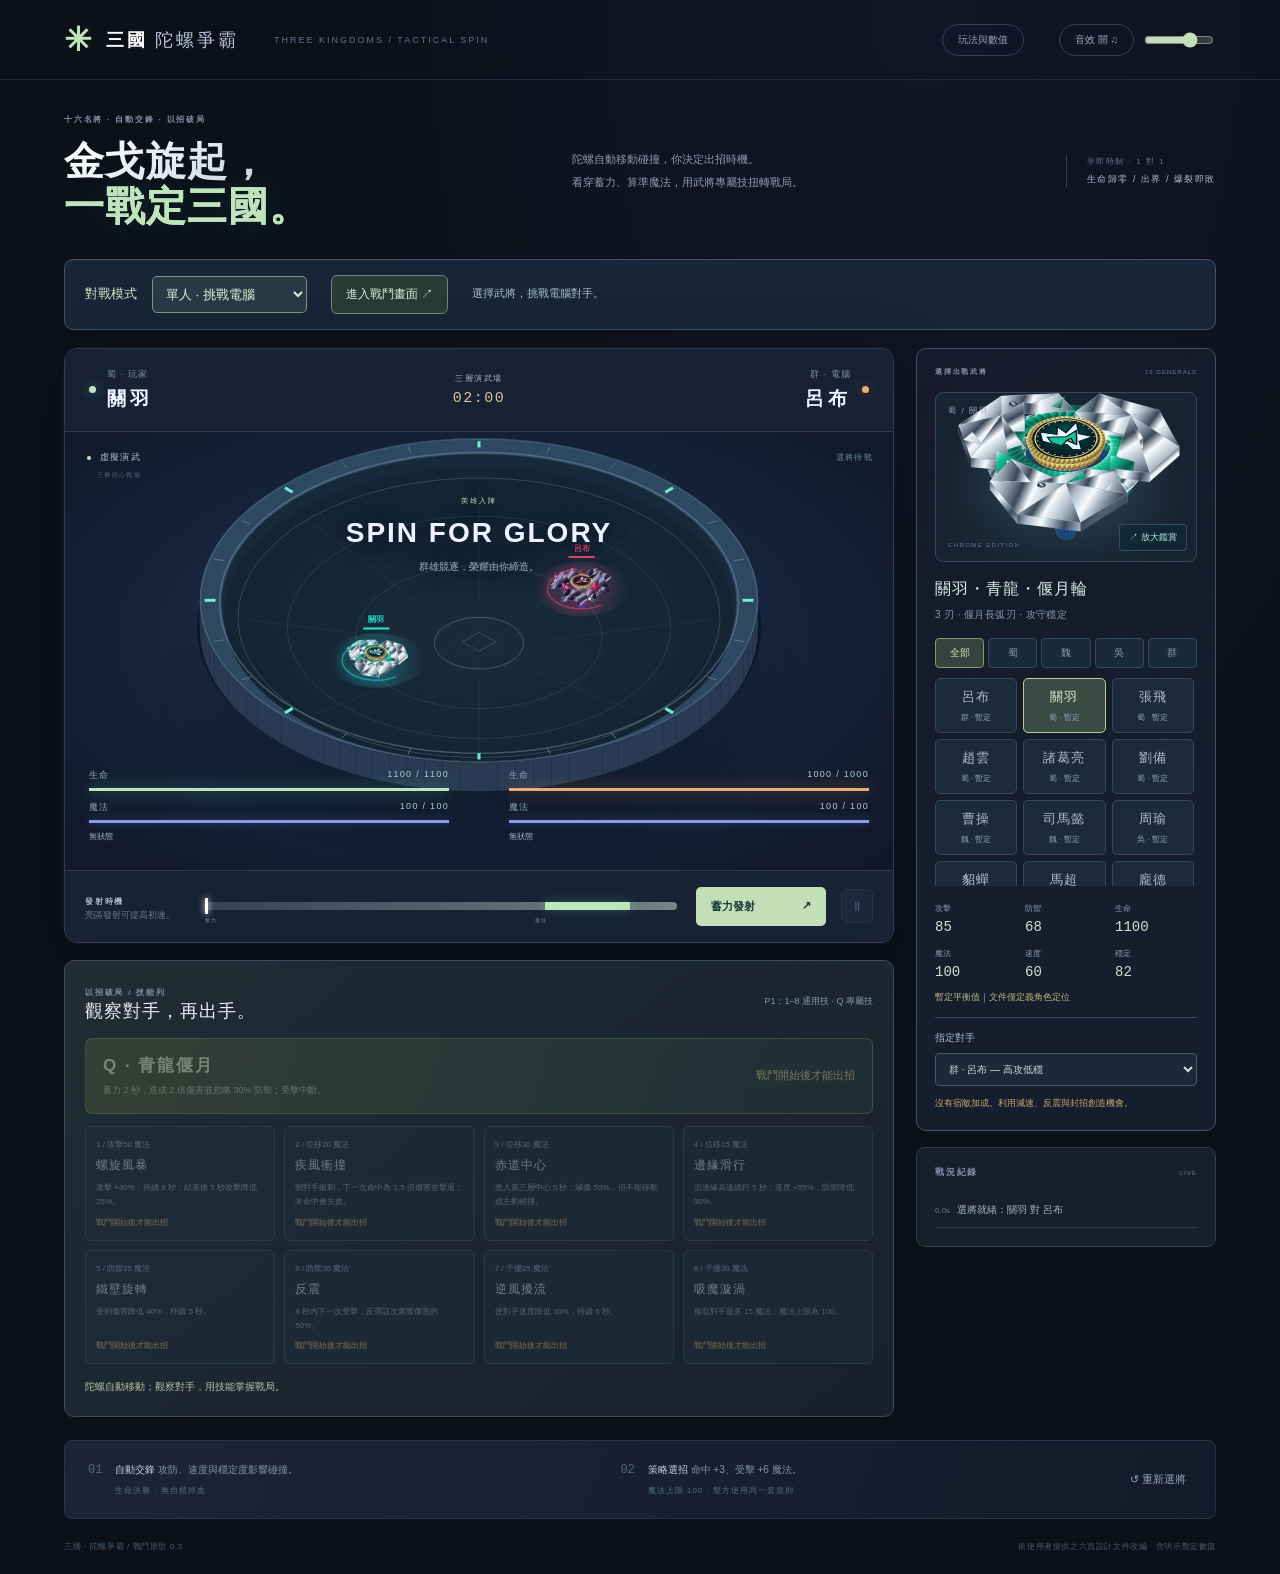
==== commit a6645903: "Add Huang Zhong with bronze bow blades and aimed piercing shot" ====
--- a/index.html
+++ b/index.html
@@ -2,7 +2,7 @@
 <html lang="zh-Hant">
   <head>
     <meta charset="utf-8" />
-    <meta name="viewport" content="width=device-width,initial-scale=1,viewport-fit=cover" />
+    <meta name="viewport" content="width=device-width,initial-scale=1" />
     <title>三國・陀螺爭霸｜半即時技能對戰</title>
     <link rel="stylesheet" href="style.css" />
     <link rel="stylesheet" href="war-style.css" />
@@ -49,7 +49,7 @@
     <main>
       <section class="intro">
         <div>
-          <p class="eyebrow">十五名將 · 自動交鋒 · 以招破局</p>
+          <p class="eyebrow">十六名將 · 自動交鋒 · 以招破局</p>
           <h1>
             金戈旋起，
             <br />
@@ -244,7 +244,7 @@
           <section class="loadout">
             <div class="section-head">
               <span class="eyebrow">選擇出戰武將</span>
-              <span class="mini-tag">15 GENERALS</span>
+              <span class="mini-tag">16 GENERALS</span>
             </div>
             <div class="showcase">
               <span class="showcase-code" id="showcase-code">蜀 / 關羽</span>
@@ -347,12 +347,12 @@
       <div class="rules-copy">
         <h3>依據你的設計文件</h3>
         <p>
-          採半即時制、15 位武將、8 招通用技、15 招專屬技。傷害公式：攻擊 × 招式倍率 × 100
+          採半即時制、16 位武將、8 招通用技、16 招專屬技。傷害公式：攻擊 × 招式倍率 × 100
           ÷（100 + 防禦）。生命歸零、爆裂或出界直接決定本場勝負，不再沿用三分制。
         </p>
         <h3>哪些值來自文件？</h3>
         <p>
-          馬超、龐德、夏侯惇、甘寧、孫策的六項基礎數值照文件實作。前十位武將的數值、技能冷卻，以及文件未指定的倍率、範圍、持續時間均是暫定值；角色卡會標示。
+          馬超、龐德、夏侯惇、甘寧、孫策的六項基礎數值照文件實作。前十位武將與新增黃忠的數值、技能冷卻，以及文件未指定的倍率、範圍、持續時間均是暫定值；角色卡會標示。
         </p>
         <h3>本版補定的規則</h3>
         <ul>
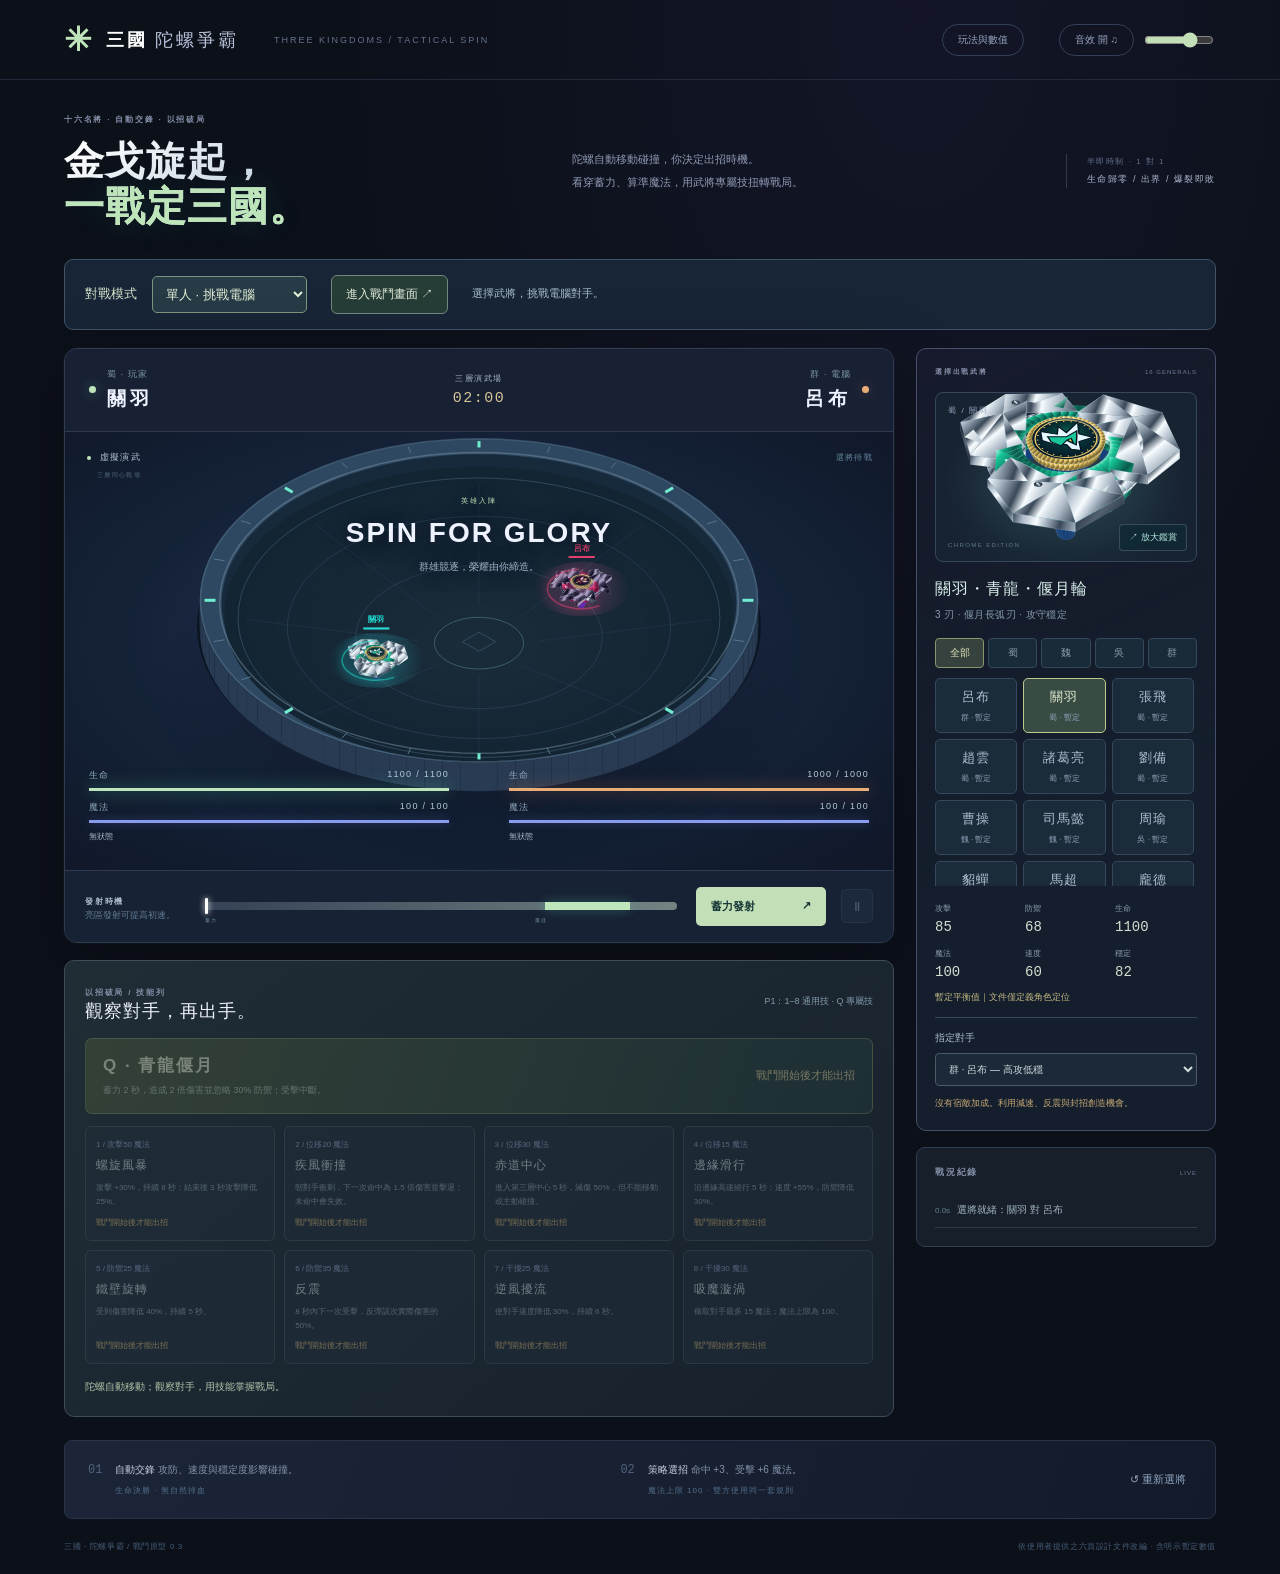
==== commit 95be1149: "Give all sixteen generals distinct synchronized signature visuals" ====
--- a/index.html
+++ b/index.html
@@ -17,6 +17,7 @@
     <script src="remote-room.js" defer></script>
     <script src="public-lobby.js" defer></script>
     <script src="sound-fx.js" defer></script>
+    <script src="signature-fx.js" defer></script>
     <script src="game.js" defer></script>
     <script src="combat-view.js" defer></script>
   </head>
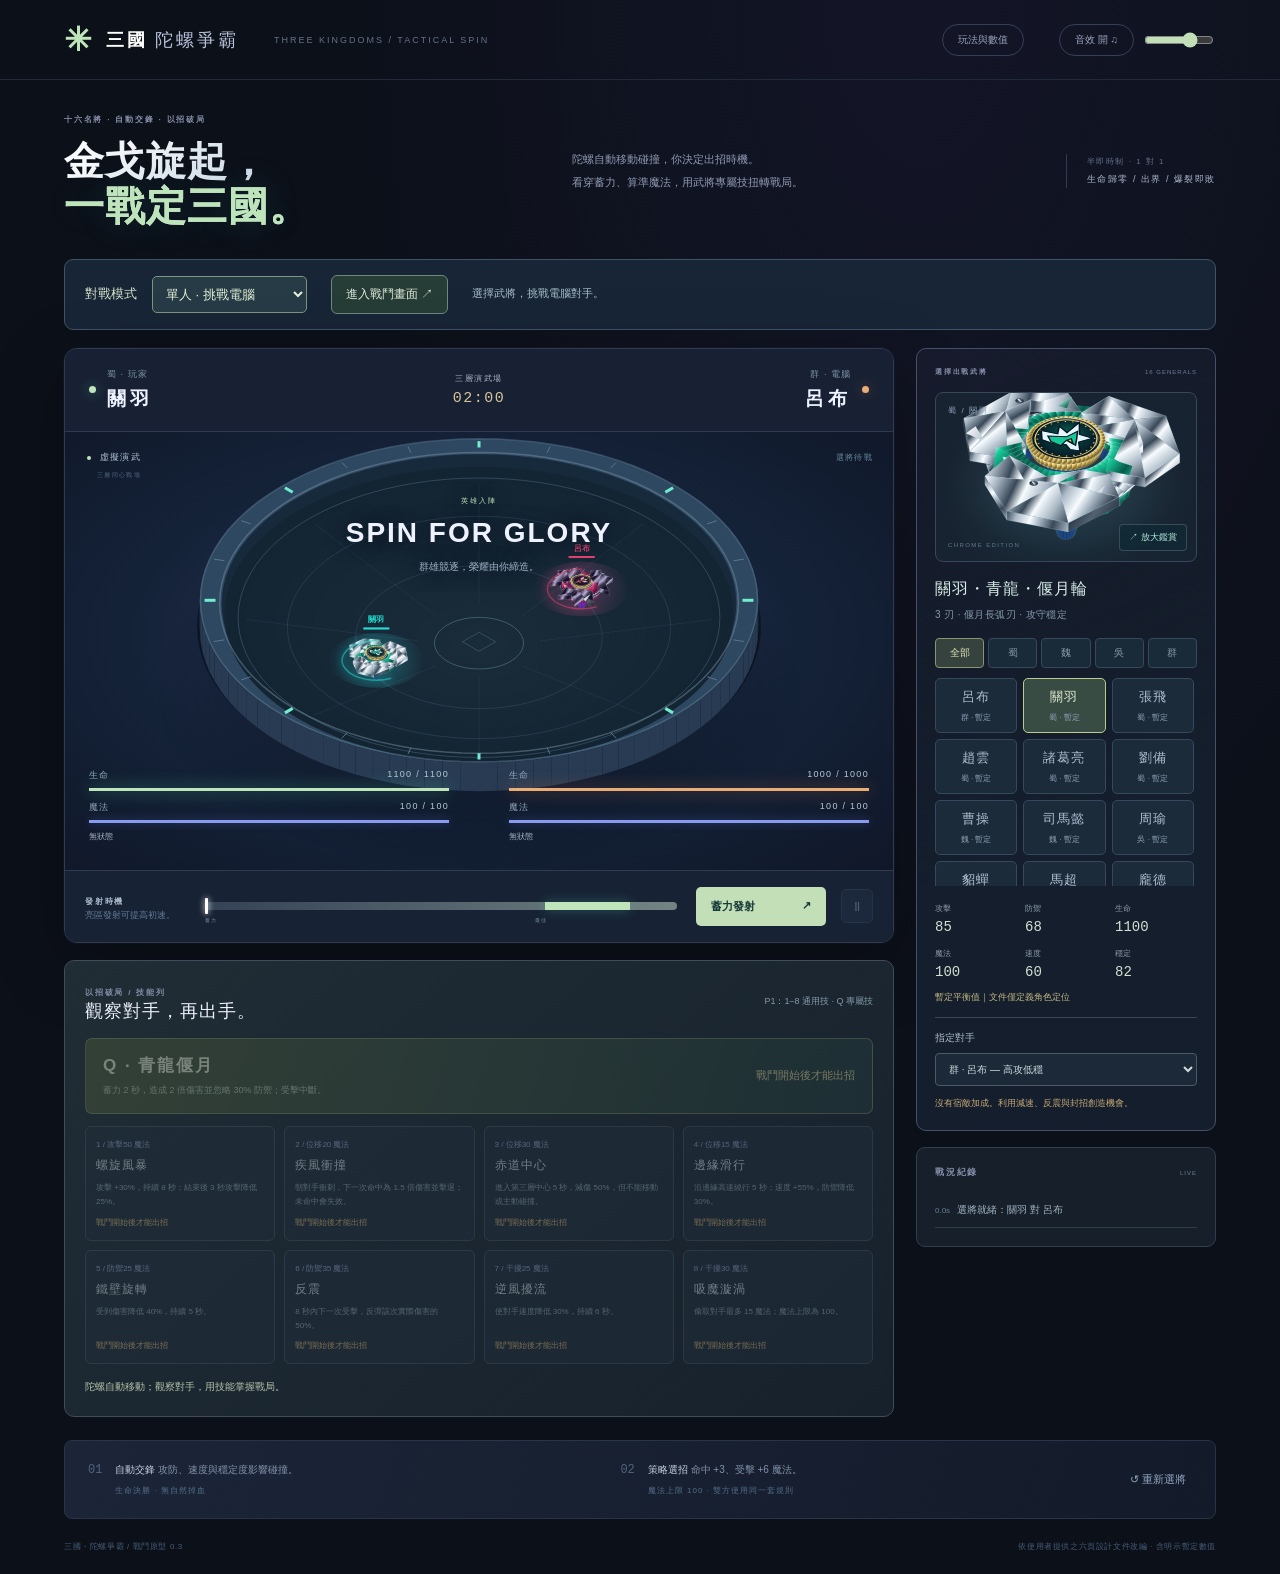
==== commit 5c71176f: "Make battle finish reasons explicit with HP details and arena markers" ====
--- a/index.html
+++ b/index.html
@@ -18,6 +18,7 @@
     <script src="public-lobby.js" defer></script>
     <script src="sound-fx.js" defer></script>
     <script src="signature-fx.js" defer></script>
+    <script src="battle-result.js" defer></script>
     <script src="game.js" defer></script>
     <script src="combat-view.js" defer></script>
   </head>
--- a/war-style.css
+++ b/war-style.css
@@ -880,3 +880,32 @@
   border-color: #eac883;
   min-width: 130px;
 }
+
+/* Keep the finish reason readable over both the arena and signature effects. */
+.center-message[data-result]:not([data-result='']) {
+  top: 10%;
+  transform: translate(-50%, 0);
+  width: min(90%, 480px);
+  padding: 12px 16px;
+  box-sizing: border-box;
+  border: 1px solid var(--result-color);
+  border-radius: 12px;
+  background: rgba(7, 16, 30, 0.94);
+}
+.center-message[data-result]:not([data-result='']) > span {
+  font-size: 13px;
+  font-weight: 700;
+  color: #f1f5fa;
+  letter-spacing: 0.5px;
+}
+.center-message[data-result]:not([data-result='']) h2 {
+  color: var(--result-color);
+  font-size: clamp(19px, 3vw, 28px);
+  margin: 6px 0;
+}
+.center-message[data-result]:not([data-result='']) p {
+  color: #e0e8f2;
+  font-size: 12px;
+  margin: 0;
+  line-height: 1.5;
+}
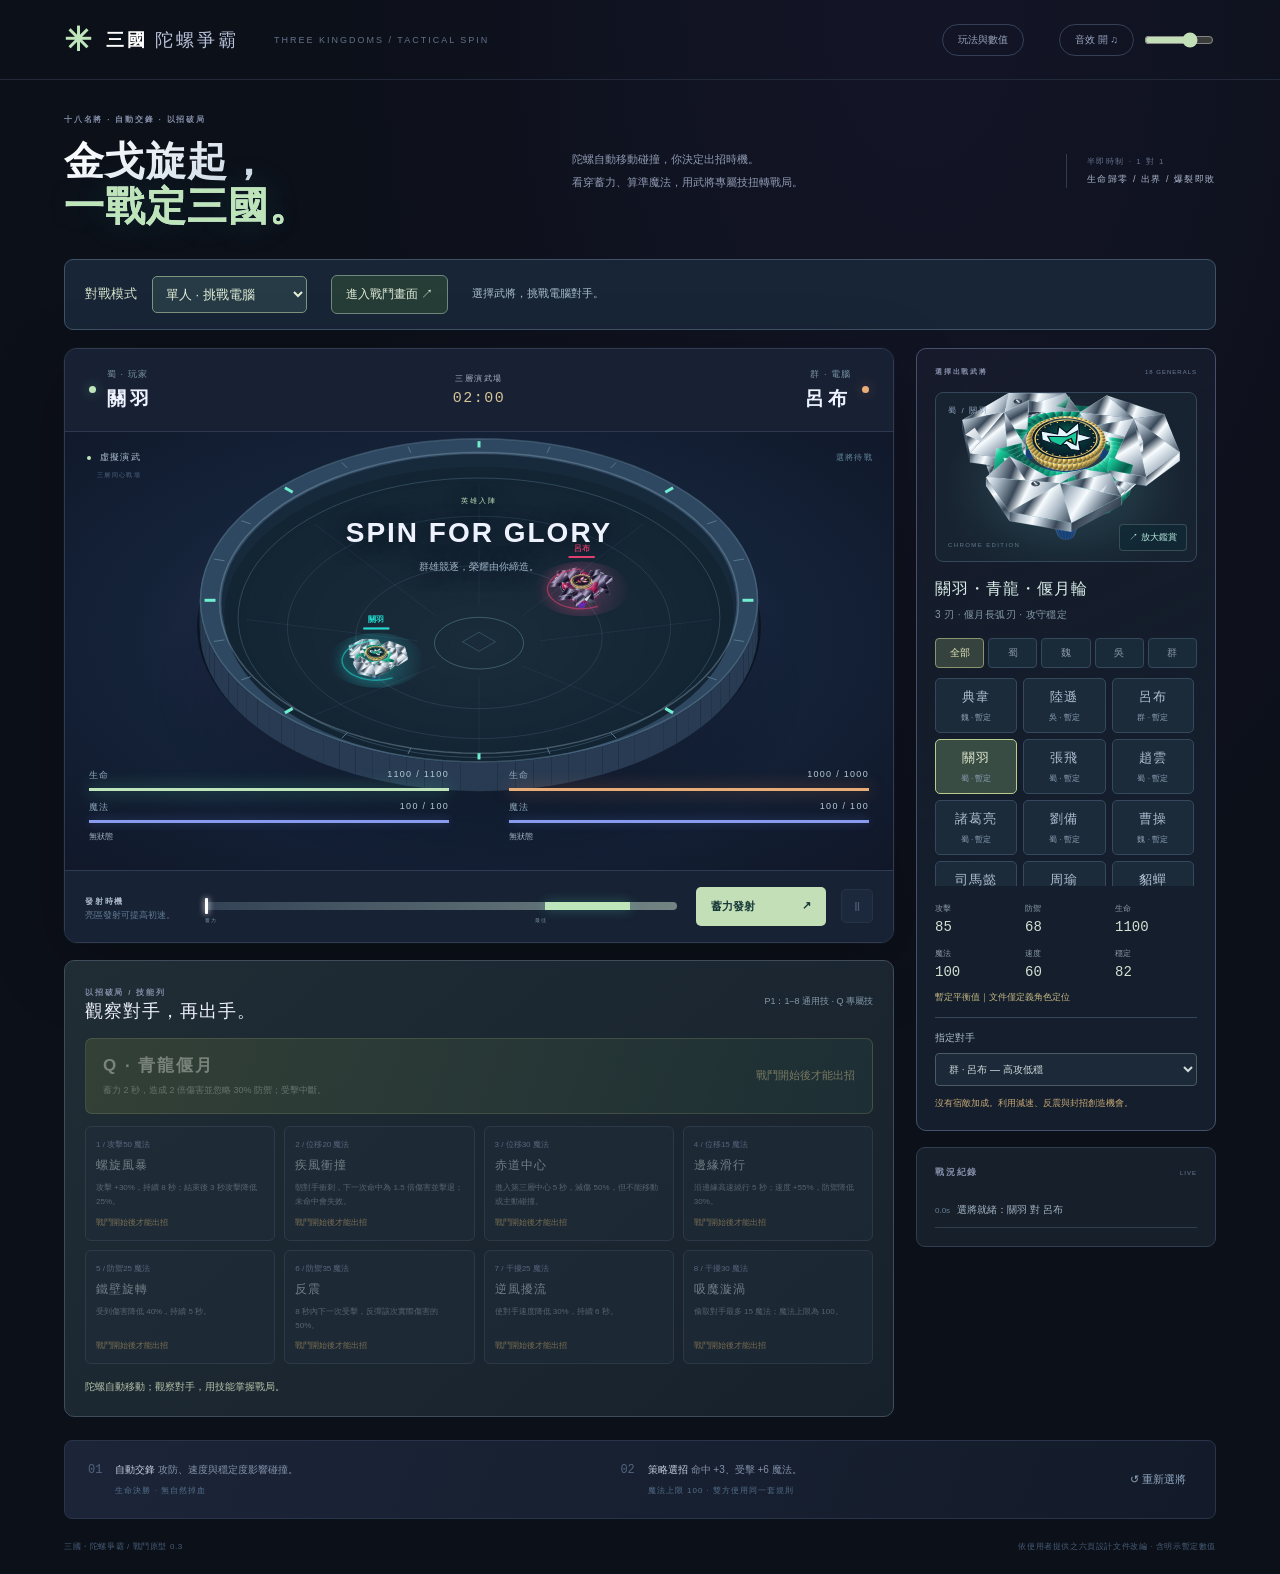
==== commit ecf434f2: "Add Dian Wei and Lu Xun with collision combos and fire trails" ====
--- a/index.html
+++ b/index.html
@@ -51,7 +51,7 @@
     <main>
       <section class="intro">
         <div>
-          <p class="eyebrow">十六名將 · 自動交鋒 · 以招破局</p>
+          <p class="eyebrow">十八名將 · 自動交鋒 · 以招破局</p>
           <h1>
             金戈旋起，
             <br />
@@ -246,7 +246,7 @@
           <section class="loadout">
             <div class="section-head">
               <span class="eyebrow">選擇出戰武將</span>
-              <span class="mini-tag">16 GENERALS</span>
+              <span class="mini-tag">18 GENERALS</span>
             </div>
             <div class="showcase">
               <span class="showcase-code" id="showcase-code">蜀 / 關羽</span>
@@ -349,12 +349,12 @@
       <div class="rules-copy">
         <h3>依據你的設計文件</h3>
         <p>
-          採半即時制、16 位武將、8 招通用技、16 招專屬技。傷害公式：攻擊 × 招式倍率 × 100
+          採半即時制、18 位武將、8 招通用技、18 招專屬技。傷害公式：攻擊 × 招式倍率 × 100
           ÷（100 + 防禦）。生命歸零、爆裂或出界直接決定本場勝負，不再沿用三分制。
         </p>
         <h3>哪些值來自文件？</h3>
         <p>
-          馬超、龐德、夏侯惇、甘寧、孫策的六項基礎數值照文件實作。前十位武將與新增黃忠的數值、技能冷卻，以及文件未指定的倍率、範圍、持續時間均是暫定值；角色卡會標示。
+          馬超、龐德、夏侯惇、甘寧、孫策的六項基礎數值照文件實作。其餘十三位武將（含黃忠、典韋、陸遜）的數值、技能冷卻，以及文件未指定的倍率、範圍、持續時間均是暫定值；角色卡會標示。
         </p>
         <h3>本版補定的規則</h3>
         <ul>
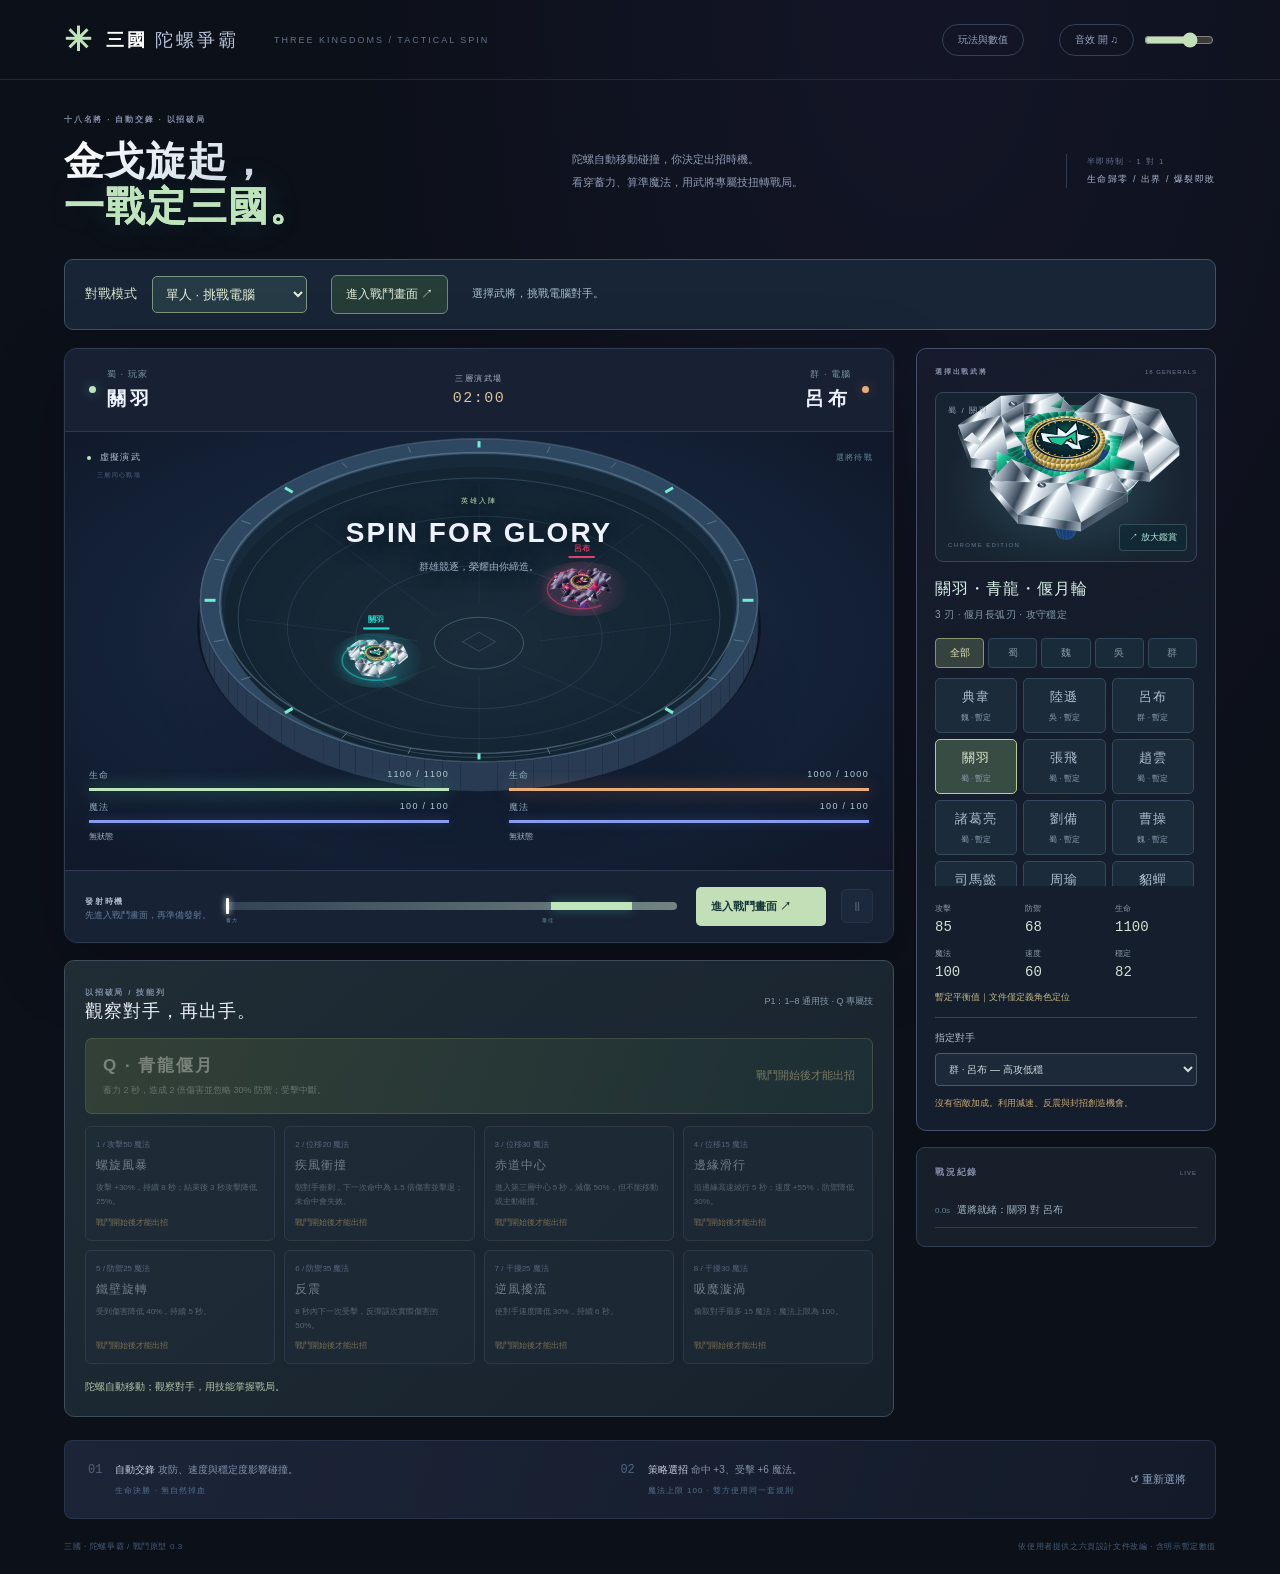
==== commit 7692195d: "Separate entering combat view from charging the launch" ====
--- a/index.html
+++ b/index.html
@@ -198,7 +198,7 @@
                 <span>最佳</span>
               </div>
               <button id="launch" class="primary">
-                蓄力發射
+                進入戰鬥畫面
                 <span>↗</span>
               </button>
               <button id="launch-p2" class="primary" hidden>P2 發射 ↗</button>
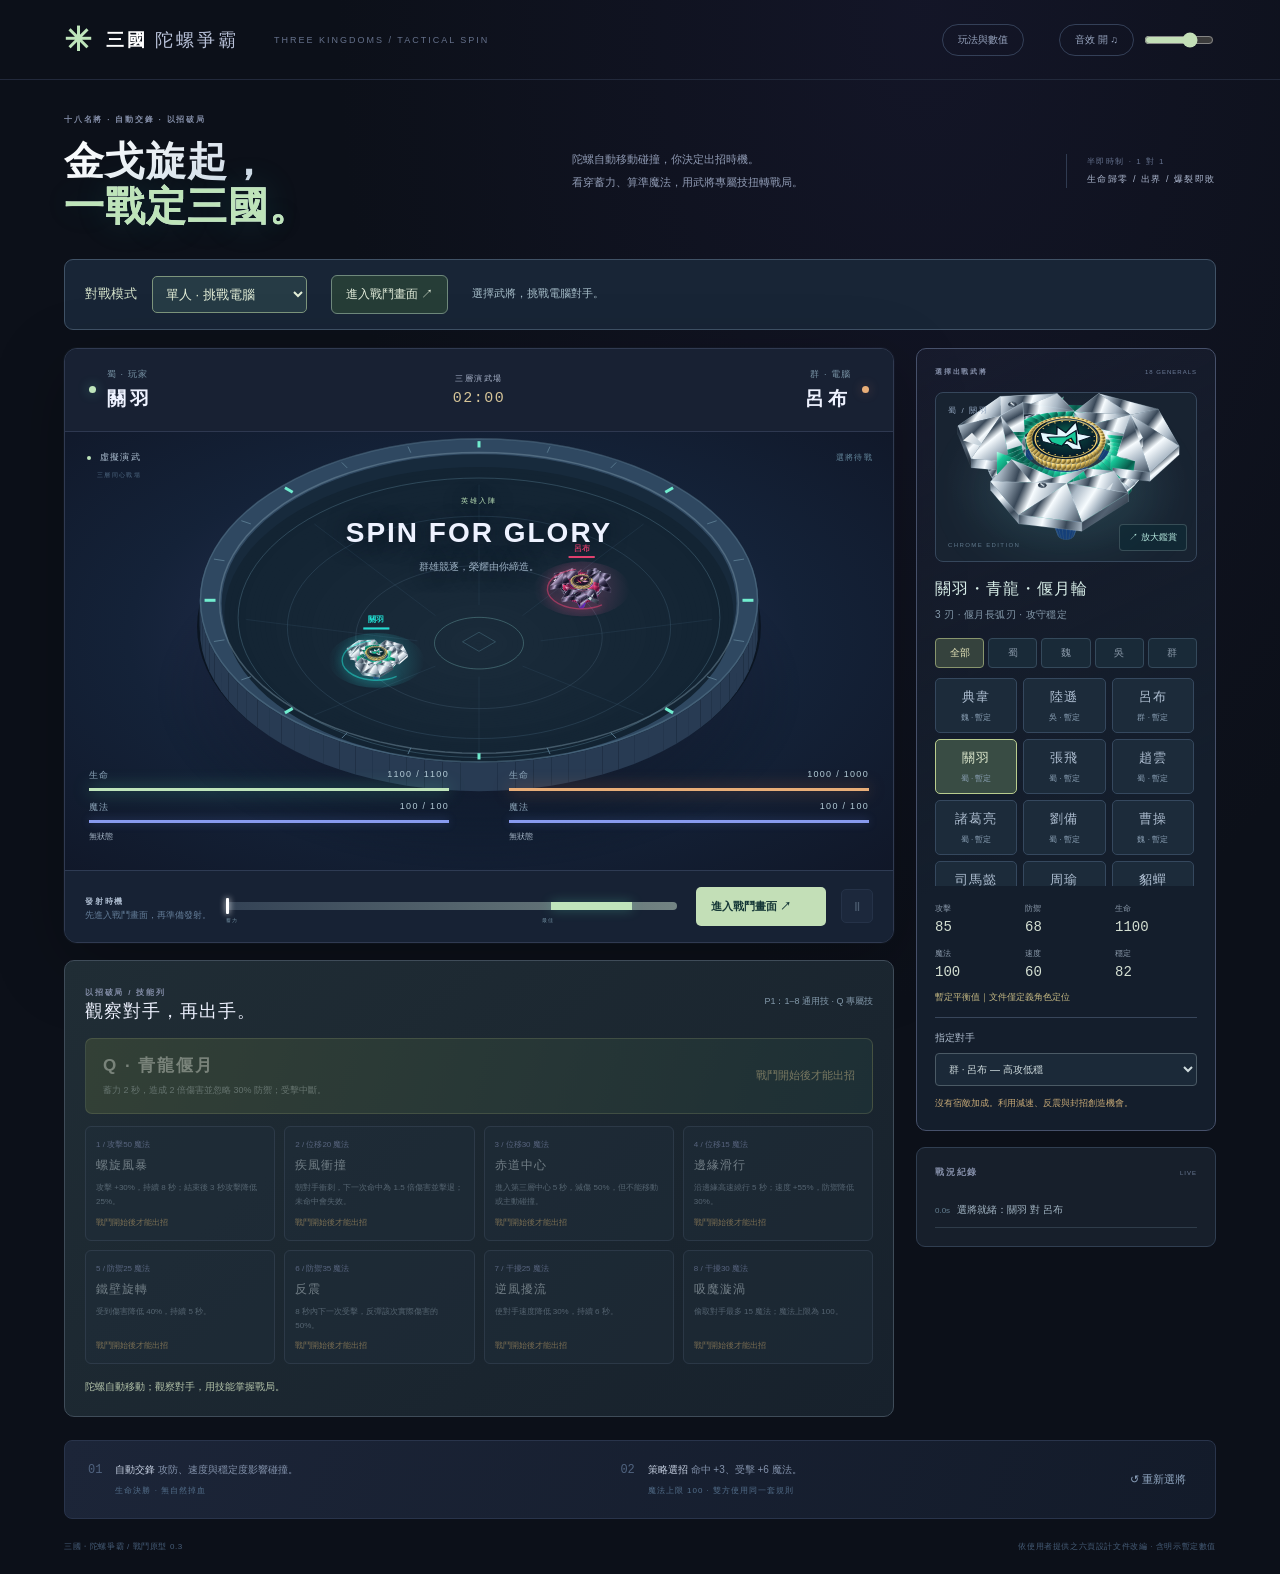
==== commit f086cfc2: "Add rematch and character selection actions to battle results" ====
--- a/index.html
+++ b/index.html
@@ -155,6 +155,11 @@
                 <span id="message-eyebrow">英雄入陣</span>
                 <h2 id="message-title">SPIN FOR GLORY</h2>
                 <p id="message-copy">群雄競逐，榮耀由你締造。</p>
+                <div id="result-actions" hidden aria-label="戰後操作">
+                  <button id="result-rematch" type="button">再戰一場</button>
+                  <button id="result-reselect" type="button">重新選將</button>
+                  <small id="result-action-hint" role="status"></small>
+                </div>
               </div>
               <div id="skill-banner" aria-live="polite"></div>
               <div class="stamina">
--- a/combat-view.css
+++ b/combat-view.css
@@ -398,3 +398,36 @@
 @media (max-height: 350px) and (orientation: landscape) {
   .combat-focus .scoreboard .player small { display: none; }
 }
+
+/* Keep post-battle actions together, including on short landscape screens. */
+.center-message[data-result]:not([data-result='']) {
+  pointer-events: auto;
+  z-index: 8;
+  max-height: 90%;
+  overflow-y: auto;
+  overscroll-behavior: contain;
+}
+#result-actions {
+  display: flex;
+  flex-wrap: wrap;
+  justify-content: center;
+  gap: 8px;
+  margin-top: 12px;
+}
+#result-actions button {
+  min-height: 44px;
+  padding: 10px 14px;
+  border: 1px solid #829d90;
+  border-radius: 6px;
+  background: #263d37;
+  color: #e4eedc;
+  font-size: 14px;
+  cursor: pointer;
+  touch-action: manipulation;
+}
+#result-actions #result-rematch {
+  background: #c4dfb7;
+  color: #173127;
+}
+#result-actions button:disabled { opacity: 0.6; cursor: default; }
+#result-action-hint { flex-basis: 100%; font-size: 11px; line-height: 1.5; }
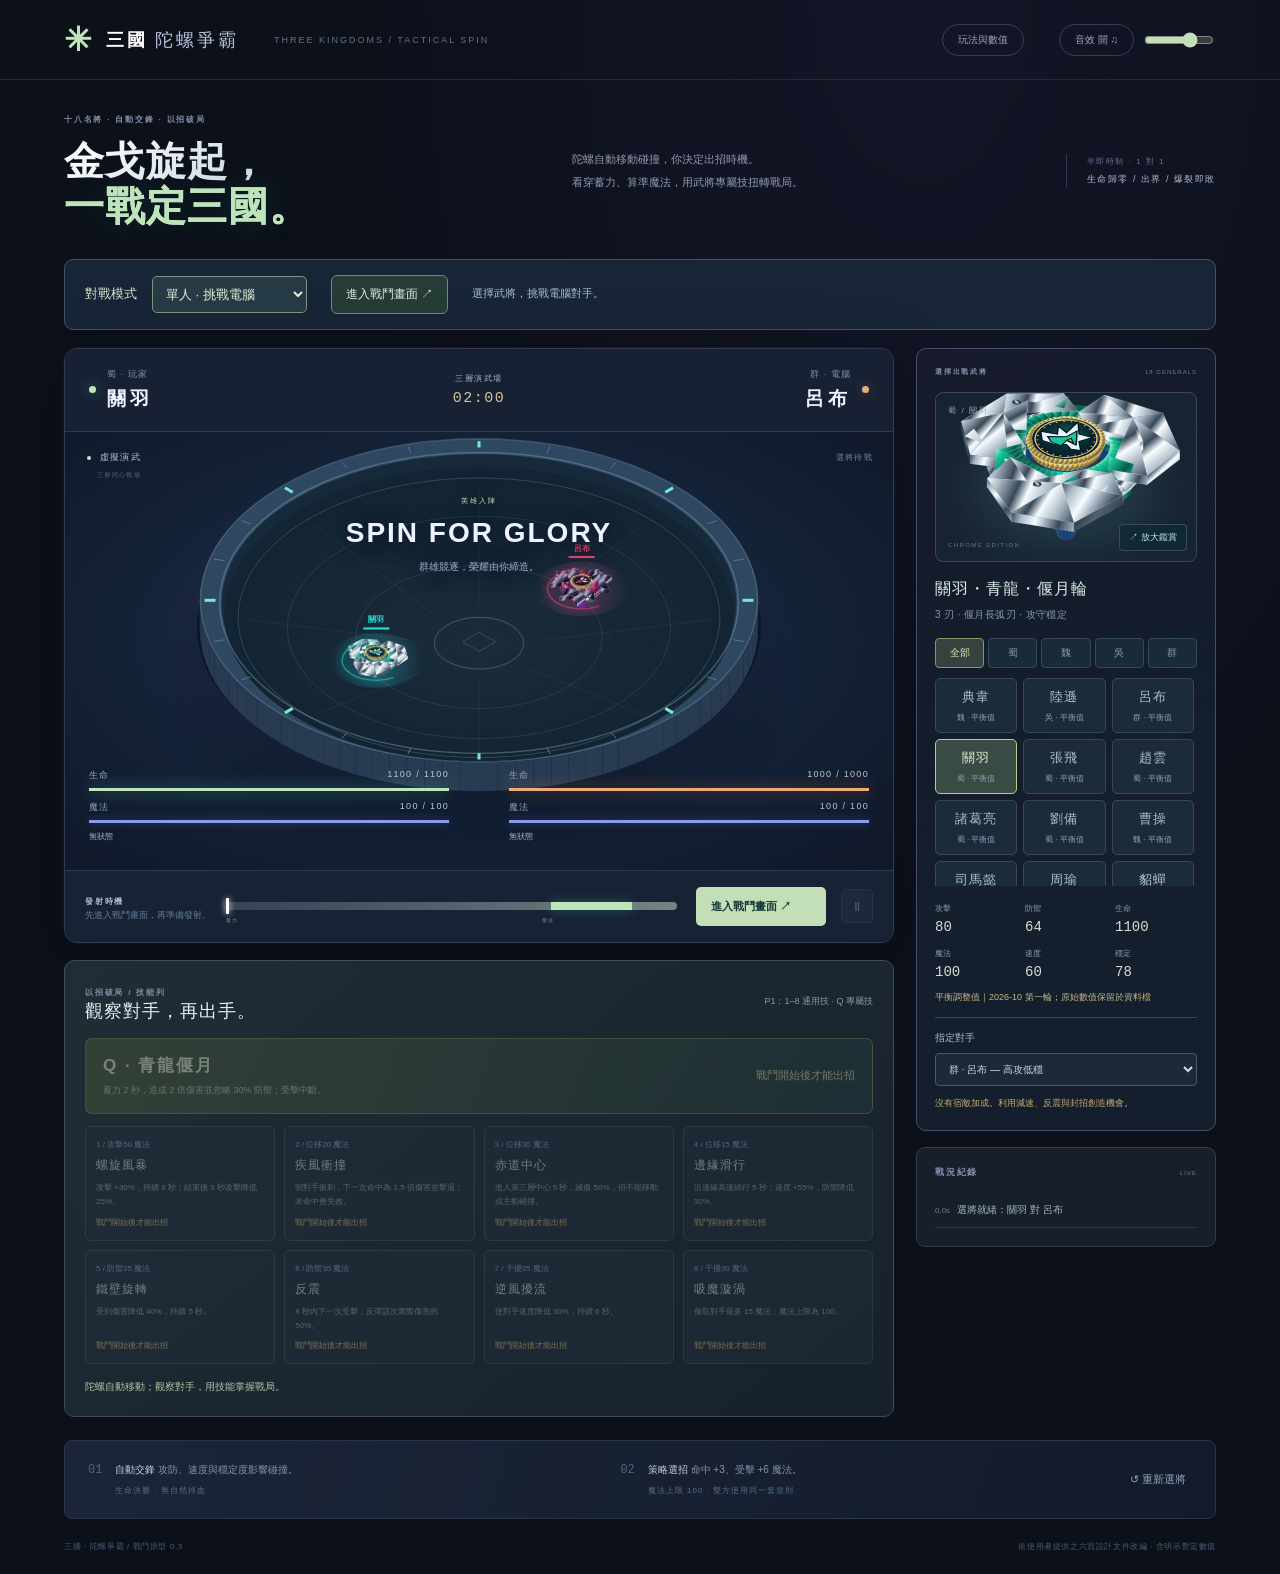
==== commit 5dd44d2e: "Rebalance roster stats with paired matchup validation" ====
--- a/index.html
+++ b/index.html
@@ -359,7 +359,7 @@
         </p>
         <h3>哪些值來自文件？</h3>
         <p>
-          馬超、龐德、夏侯惇、甘寧、孫策的六項基礎數值照文件實作。其餘十三位武將（含黃忠、典韋、陸遜）的數值、技能冷卻，以及文件未指定的倍率、範圍、持續時間均是暫定值；角色卡會標示。
+          原始文件數值已保留供追溯；目前套用 2026-10 第一輪平衡調整，角色卡會標示「平衡值」。各武將技能機制保持不變，基礎數值與部分專屬技消耗依全角色對戰測試調整，仍需持續實玩驗證。
         </p>
         <h3>本版補定的規則</h3>
         <ul>
